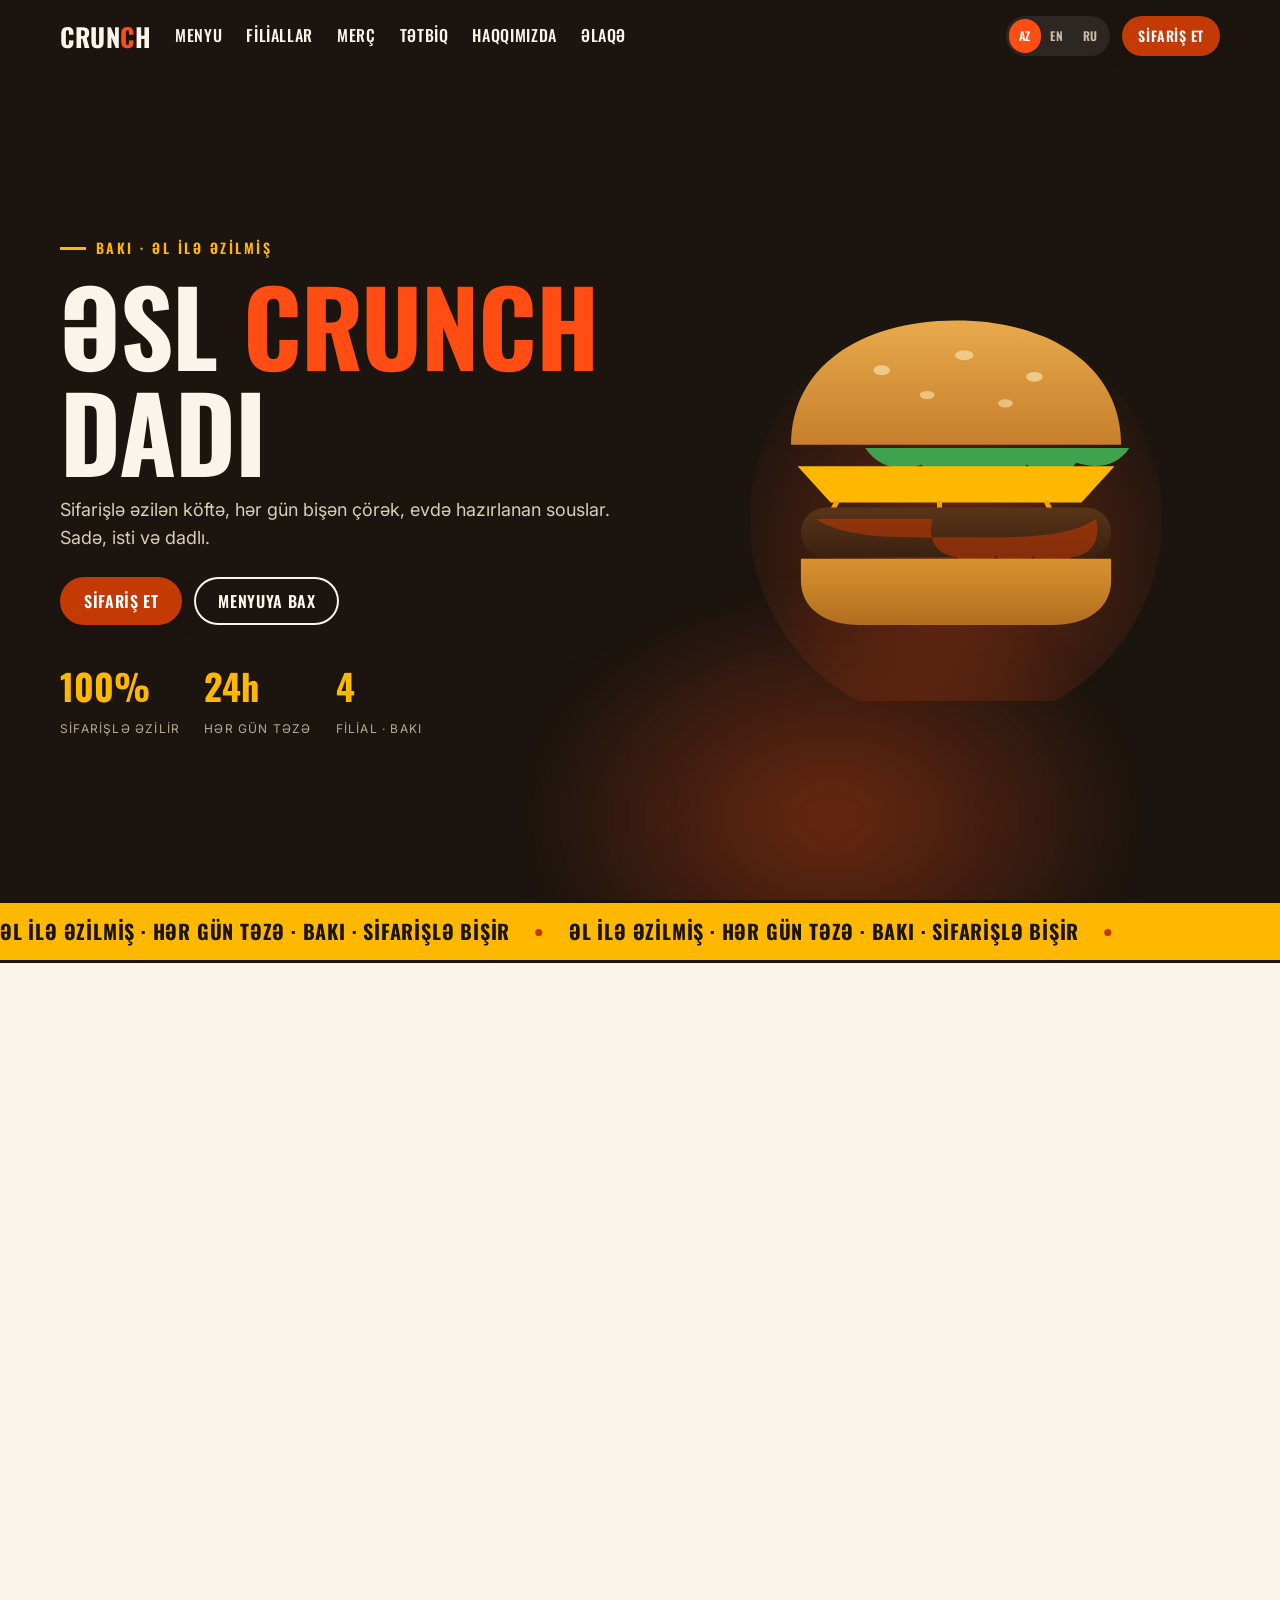
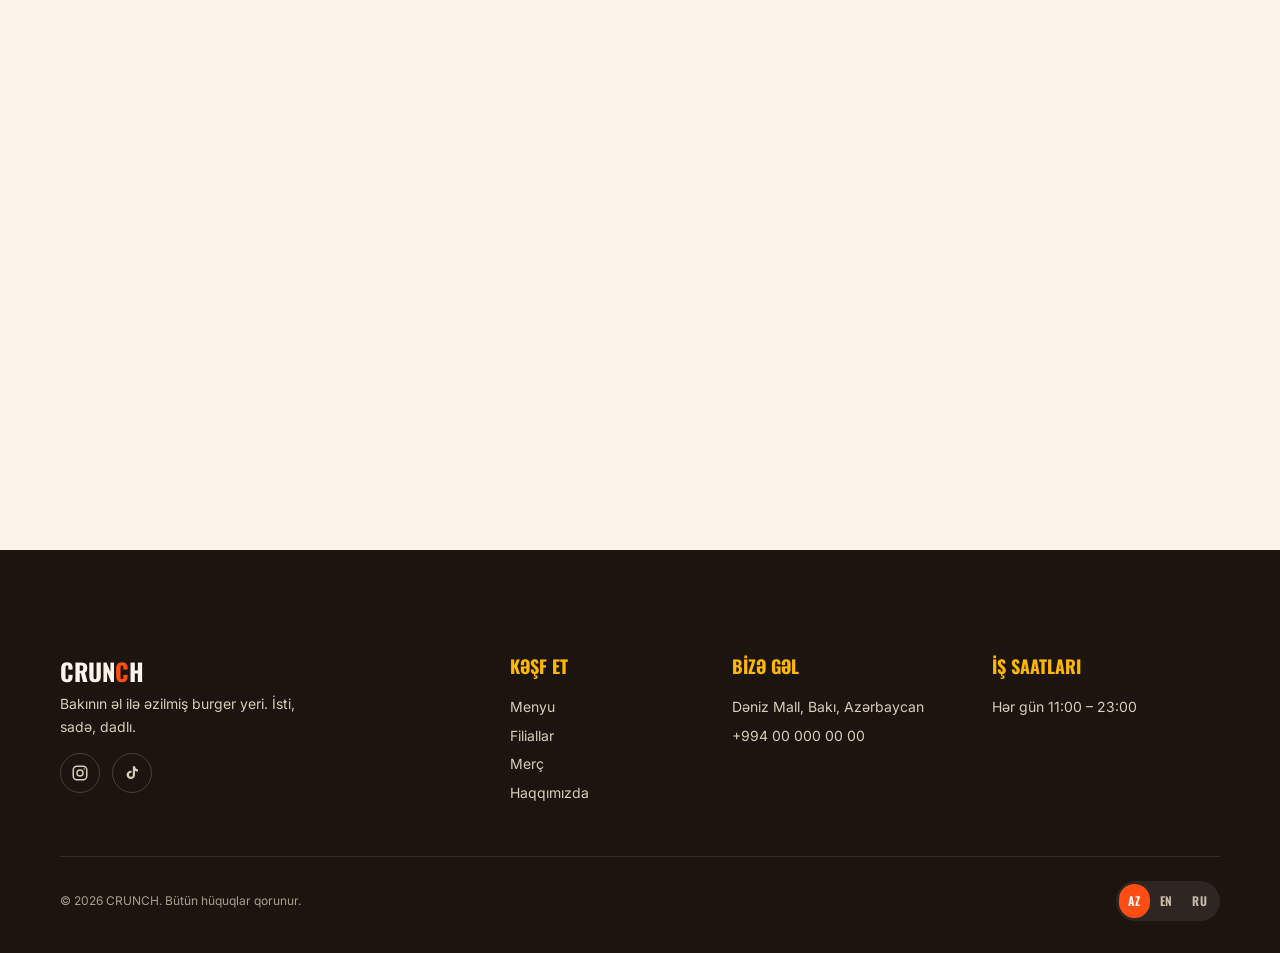
==== index.html @ 53fcd8f0 "CRUNCH rebuild: foundation, shell, and Home page Static trilingual (AZ/EN/RU) marketing site. Milest" ====
<!doctype html>
<html lang="az">
<head>
<meta charset="utf-8">
<meta name="viewport" content="width=device-width, initial-scale=1, viewport-fit=cover">
<title>CRUNCH — Bakının əl ilə əzilmiş burgerləri</title>
<meta name="description" content="CRUNCH — sifarişlə əzilən köftə, hər gün bişən çörək, evdə hazırlanan souslar. Bakı boyu filiallar.">
<meta name="theme-color" content="#1B140F">
<link rel="icon" href="assets/img/brand/favicon.svg" type="image/svg+xml">
<meta property="og:title" content="CRUNCH — Bakının əl ilə əzilmiş burgerləri">
<meta property="og:type" content="website">
<link rel="preconnect" href="https://fonts.googleapis.com">
<link rel="preconnect" href="https://fonts.gstatic.com" crossorigin>
<link href="https://fonts.googleapis.com/css2?family=Oswald:wght@500;600;700&family=Inter:wght@400;500;700&display=swap&subset=latin,latin-ext,cyrillic" rel="stylesheet">
<link rel="stylesheet" href="css/tokens.css">
<link rel="stylesheet" href="css/base.css">
<link rel="stylesheet" href="css/components.css">
<link rel="stylesheet" href="css/pages.css">
<script defer src="data/strings.js"></script>
<script defer src="js/i18n.js"></script>
</head>
<body data-page="home">
<script>document.documentElement.classList.add('js');</script>
<a class="skip-link" href="#main">Skip to content</a>

<!-- @partial:header -->
<header class="site-header on-dark">
  <div class="container header-inner">
    <a class="brand" href="index.html" aria-label="CRUNCH">
      <span style="font-family:var(--font-display);font-weight:700;font-size:1.6rem;letter-spacing:.02em;color:var(--c-cream)">CRUN<span style="color:var(--c-flame)">C</span>H</span>
    </a>
    <nav class="nav-primary" aria-label="Primary">
      <a href="menu.html" data-i18n="nav.menu">Menyu</a>
      <a href="locations.html" data-i18n="nav.locations">Filiallar</a>
      <a href="merch.html" data-i18n="nav.merch">Merç</a>
      <a href="app.html" data-i18n="nav.app">Tətbiq</a>
      <a href="about.html" data-i18n="nav.about">Haqqımızda</a>
      <a href="contact.html" data-i18n="nav.contact">Əlaqə</a>
    </nav>
    <div class="header-actions">
      <div class="lang-switch" role="radiogroup" aria-label="Language">
        <button type="button" data-lang="az" role="radio" aria-checked="true">AZ</button>
        <button type="button" data-lang="en" role="radio" aria-checked="false">EN</button>
        <button type="button" data-lang="ru" role="radio" aria-checked="false">RU</button>
      </div>
      <a class="btn btn--flame btn--sm" href="https://wolt.com/az/aze/baku/restaurant/crunch-burger" target="_blank" rel="noopener"><span data-i18n="cta.order">Sifariş et</span></a>
      <button class="nav-toggle" aria-label="Menyunu aç" data-i18n-attr="aria-label:nav.open" aria-expanded="false" aria-controls="drawer">
        <svg class="icon-open" viewBox="0 0 24 24" fill="none" stroke="currentColor" stroke-width="2.2" aria-hidden="true"><path d="M3 6h18M3 12h18M3 18h18"/></svg>
        <svg class="icon-close" viewBox="0 0 24 24" fill="none" stroke="currentColor" stroke-width="2.2" aria-hidden="true"><path d="M6 6l12 12M18 6L6 18"/></svg>
      </button>
    </div>
  </div>
</header>
<aside class="drawer on-dark" id="drawer" aria-label="Menu">
  <a class="drawer-link" href="menu.html" data-i18n="nav.menu">Menyu</a>
  <a class="drawer-link" href="locations.html" data-i18n="nav.locations">Filiallar</a>
  <a class="drawer-link" href="merch.html" data-i18n="nav.merch">Merç</a>
  <a class="drawer-link" href="app.html" data-i18n="nav.app">Tətbiq</a>
  <a class="drawer-link" href="about.html" data-i18n="nav.about">Haqqımızda</a>
  <a class="drawer-link" href="contact.html" data-i18n="nav.contact">Əlaqə</a>
  <a class="btn btn--flame btn--block drawer-cta" href="https://wolt.com/az/aze/baku/restaurant/crunch-burger" target="_blank" rel="noopener"><span data-i18n="cta.order">Sifariş et</span></a>
</aside>
<div class="scrim"></div>
<!-- /@partial:header -->

<main id="main">

  <!-- Hero -->
  <section class="hero on-dark">
    <div class="container hero-grid">
      <div class="hero-copy">
        <span class="eyebrow" data-i18n="home.hero.eyebrow">Bakı · Əl ilə əzilmiş</span>
        <h1><span data-i18n="home.hero.title">Əsl</span> <span class="flame" data-i18n="home.hero.titleFlame">CRUNCH</span> <span data-i18n="home.hero.title2">dadı</span></h1>
        <p class="lede" data-i18n="home.hero.sub">Sifarişlə əzilən köftə, hər gün bişən çörək, evdə hazırlanan souslar. Sadə, isti və dadlı.</p>
        <div class="hero-cta">
          <a class="btn btn--flame" href="https://wolt.com/az/aze/baku/restaurant/crunch-burger" target="_blank" rel="noopener"><span data-i18n="cta.order">Sifariş et</span></a>
          <a class="btn btn--ghost" href="menu.html"><span data-i18n="cta.viewMenu">Menyuya bax</span></a>
        </div>
        <div class="hero-stats">
          <div class="stat"><b>100%</b><span data-i18n="home.stat.smashed">sifarişlə əzilir</span></div>
          <div class="stat"><b>24h</b><span data-i18n="home.stat.fresh">hər gün təzə</span></div>
          <div class="stat"><b>4</b><span data-i18n="home.stat.stores">filial · Bakı</span></div>
        </div>
      </div>
      <div class="hero-media">
        <img src="assets/img/hero/burger.svg" width="640" height="520" alt="CRUNCH smash burger" fetchpriority="high">
      </div>
    </div>
  </section>

  <!-- Marquee -->
  <div class="marquee" aria-hidden="true">
    <div class="marquee-track">
      <span data-i18n="home.marquee">ƏL İLƏ ƏZİLMİŞ · HƏR GÜN TƏZƏ · BAKI · SİFARİŞLƏ BİŞİR</span>
      <span data-i18n="home.marquee">ƏL İLƏ ƏZİLMİŞ · HƏR GÜN TƏZƏ · BAKI · SİFARİŞLƏ BİŞİR</span>
    </div>
  </div>

  <!-- Popular products -->
  <section class="section" aria-labelledby="pop-h">
    <div class="container">
      <div class="section-head between reveal">
        <div>
          <span class="eyebrow" data-i18n="home.popular.eyebrow">Sevimlilər</span>
          <h2 id="pop-h" data-i18n="home.popular.title">Ən çox sifariş olunan</h2>
        </div>
        <a class="btn btn--ghost btn--sm" href="menu.html"><span data-i18n="cta.viewMenu">Menyuya bax</span></a>
      </div>
      <div class="product-grid scroll">
        <article class="card reveal" style="position:relative">
          <div class="media"><img src="assets/img/hero/burger.svg" alt="Double smash burger" loading="lazy"></div>
          <div class="body">
            <h3>Double Smash</h3>
            <p class="desc">2× köftə, cheddar, CRUNCH sousu</p>
            <div class="row"><span class="price">12.90 ₼</span><a class="btn btn--flame btn--sm stretch" href="https://wolt.com/az/aze/baku/restaurant/crunch-burger" target="_blank" rel="noopener"><span data-i18n="cta.order">Sifariş et</span></a></div>
          </div>
        </article>
        <article class="card reveal" style="position:relative">
          <div class="media"><img src="assets/img/hero/burger.svg" alt="Classic cheeseburger" loading="lazy"></div>
          <div class="body">
            <h3>Classic Cheese</h3>
            <p class="desc">Köftə, cheddar, turşu, sous</p>
            <div class="row"><span class="price">8.90 ₼</span><a class="btn btn--flame btn--sm stretch" href="https://wolt.com/az/aze/baku/restaurant/crunch-burger" target="_blank" rel="noopener"><span data-i18n="cta.order">Sifariş et</span></a></div>
          </div>
        </article>
        <article class="card reveal" style="position:relative">
          <div class="media"><img src="assets/img/hero/burger.svg" alt="Spicy chicken burger" loading="lazy"></div>
          <div class="body">
            <h3>Spicy Chicken</h3>
            <p class="desc">Xırtıldayan toyuq, acı sous</p>
            <div class="row"><span class="price">10.50 ₼</span><a class="btn btn--flame btn--sm stretch" href="https://wolt.com/az/aze/baku/restaurant/crunch-burger" target="_blank" rel="noopener"><span data-i18n="cta.order">Sifariş et</span></a></div>
          </div>
        </article>
        <article class="card reveal" style="position:relative">
          <div class="media"><img src="assets/img/hero/burger.svg" alt="Loaded fries" loading="lazy"></div>
          <div class="body">
            <h3>Loaded Fries</h3>
            <p class="desc">Kartof, pendir sousu, jalapeño</p>
            <div class="row"><span class="price">6.50 ₼</span><a class="btn btn--flame btn--sm stretch" href="https://wolt.com/az/aze/baku/restaurant/crunch-burger" target="_blank" rel="noopener"><span data-i18n="cta.order">Sifariş et</span></a></div>
          </div>
        </article>
      </div>
    </div>
  </section>

  <!-- Craft split -->
  <section class="section on-paper" aria-labelledby="craft-h">
    <div class="container split reverse">
      <div class="split-media reveal"><img src="assets/img/hero/burger.svg" width="640" height="520" alt="Burger being smashed on the grill" loading="lazy"></div>
      <div class="reveal">
        <span class="eyebrow" data-i18n="home.craft.eyebrow">Bizim üsul</span>
        <h2 id="craft-h" data-i18n="home.craft.title">Qısayol yoxdur</h2>
        <div class="claims" style="margin-top:var(--sp-6)">
          <div class="claim">
            <span class="ico"><svg viewBox="0 0 24 24" fill="none" stroke="currentColor" stroke-width="2" aria-hidden="true"><path d="M12 2v20M2 12h20" stroke-linecap="round"/></svg></span>
            <div><h3 data-i18n="home.craft.1t">Sifarişlə əzilir</h3><p data-i18n="home.craft.1b">Hər köftə isti tavada, siz sifariş verəndə əzilir.</p></div>
          </div>
          <div class="claim">
            <span class="ico"><svg viewBox="0 0 24 24" fill="none" stroke="currentColor" stroke-width="2" aria-hidden="true"><circle cx="12" cy="12" r="9"/></svg></span>
            <div><h3 data-i18n="home.craft.2t">Yerli çörək</h3><p data-i18n="home.craft.2b">Yumşaq brioş çörəklər hər səhər yerli bişirilir.</p></div>
          </div>
          <div class="claim">
            <span class="ico"><svg viewBox="0 0 24 24" fill="none" stroke="currentColor" stroke-width="2" aria-hidden="true"><path d="M5 13l4 4L19 7" stroke-linecap="round" stroke-linejoin="round"/></svg></span>
            <div><h3 data-i18n="home.craft.3t">Evdə souslar</h3><p data-i18n="home.craft.3b">İmza souslarımız mətbəxdə, sıfırdan hazırlanır.</p></div>
          </div>
        </div>
      </div>
    </div>
  </section>

  <!-- Locator teaser -->
  <section class="section on-dark" aria-labelledby="loc-h">
    <div class="container teaser">
      <div class="reveal"><div class="map-static" role="img" aria-label="Map of Baku"></div></div>
      <div class="reveal">
        <span class="eyebrow" data-i18n="home.locator.eyebrow">Bizi tap</span>
        <h2 id="loc-h" data-i18n="home.locator.title">Yaxınlıqda bir CRUNCH</h2>
        <p class="lede" data-i18n="home.locator.sub">Bakı boyu filiallar. Ən yaxınını seç və gəl.</p>
        <div class="store-mini" style="margin-top:var(--sp-6)">
          <h3>CRUNCH Seabreeze</h3>
          <p class="status" data-i18n="home.locator.status">İndi açıqdır · 23:00-a qədər</p>
          <p style="color:var(--c-smoke);font-size:var(--fs-300)" data-i18n="footer.address">Dəniz Mall, Bakı, Azərbaycan</p>
        </div>
        <a class="btn btn--flame" style="margin-top:var(--sp-6)" href="locations.html"><span data-i18n="cta.allLocations">Bütün filiallar</span></a>
      </div>
    </div>
  </section>

  <!-- App teaser -->
  <section class="section" aria-labelledby="app-h">
    <div class="container teaser">
      <div class="reveal"><div class="phone-mock" aria-hidden="true"></div></div>
      <div class="reveal">
        <span class="eyebrow" data-i18n="home.app.eyebrow">CRUNCH tətbiqi</span>
        <h2 id="app-h" data-i18n="home.app.title">Sifariş ver, xal qazan</h2>
        <p class="lede" data-i18n="home.app.sub">Sadiqlik xalları, eksklüziv təkliflər və daha sürətli sifariş. Cibində.</p>
        <a class="btn btn--flame" style="margin-top:var(--sp-6)" href="app.html"><span data-i18n="nav.app">Tətbiq</span></a>
      </div>
    </div>
  </section>

</main>

<!-- @partial:footer -->
<footer class="site-footer on-dark">
  <div class="container">
    <div class="footer-grid">
      <div class="footer-col footer-brand">
        <span style="font-family:var(--font-display);font-weight:700;font-size:1.5rem;color:var(--c-cream)">CRUN<span style="color:var(--c-flame)">C</span>H</span>
        <p data-i18n="footer.tagline">Bakının əl ilə əzilmiş burger yeri. İsti, sadə, dadlı.</p>
        <div class="socials">
          <a href="https://www.instagram.com/crunch.burger.baku/" target="_blank" rel="noopener" aria-label="Instagram"><svg viewBox="0 0 24 24" fill="none" stroke="currentColor" stroke-width="2" aria-hidden="true"><rect x="3" y="3" width="18" height="18" rx="5"/><circle cx="12" cy="12" r="4"/><circle cx="17.5" cy="6.5" r="1" fill="currentColor" stroke="none"/></svg></a>
          <a href="https://www.tiktok.com/@crunch.burger.baku" target="_blank" rel="noopener" aria-label="TikTok"><svg viewBox="0 0 24 24" fill="currentColor" aria-hidden="true"><path d="M16 3c.3 2.3 1.9 4 4 4.2v2.9c-1.5.1-2.8-.4-4-1.2v5.6a5.6 5.6 0 1 1-5.6-5.6c.3 0 .6 0 .9.1v3a2.6 2.6 0 1 0 1.8 2.5V3z"/></svg></a>
        </div>
      </div>
      <div class="footer-col">
        <h4 data-i18n="footer.explore">Kəşf et</h4>
        <a href="menu.html" data-i18n="nav.menu">Menyu</a>
        <a href="locations.html" data-i18n="nav.locations">Filiallar</a>
        <a href="merch.html" data-i18n="nav.merch">Merç</a>
        <a href="about.html" data-i18n="nav.about">Haqqımızda</a>
      </div>
      <div class="footer-col">
        <h4 data-i18n="footer.visit">Bizə gəl</h4>
        <p data-i18n="footer.address">Dəniz Mall, Bakı, Azərbaycan</p>
        <a href="tel:+994000000000">+994 00 000 00 00</a>
      </div>
      <div class="footer-col">
        <h4 data-i18n="footer.hours">İş saatları</h4>
        <p data-i18n="footer.hoursVal">Hər gün 11:00 – 23:00</p>
      </div>
    </div>
    <div class="footer-bottom">
      <span>© 2026 CRUNCH. <span data-i18n="footer.rights">Bütün hüquqlar qorunur.</span></span>
      <div class="lang-switch" role="radiogroup" aria-label="Language">
        <button type="button" data-lang="az" role="radio" aria-checked="true">AZ</button>
        <button type="button" data-lang="en" role="radio" aria-checked="false">EN</button>
        <button type="button" data-lang="ru" role="radio" aria-checked="false">RU</button>
      </div>
    </div>
  </div>
</footer>
<!-- /@partial:footer -->

<script defer src="js/main.js"></script>
</body>
</html>
---- css/tokens.css ----
/* ============================================================
   CRUNCH — Design tokens ("CHAR & FLAME")
   Single source of truth. Everything else consumes these.
   ============================================================ */
:root {
  /* — Color — */
  --c-char: #1B140F;        /* dark sections, primary text on light */
  --c-smoke: #3B322B;       /* secondary text on light */
  --c-cream: #FAF4EA;       /* page background */
  --c-paper: #F1E6D4;       /* card / alt-section background */
  --c-line: #E2D5BF;        /* hairlines */
  --c-flame: #FF4D14;       /* bright accent: large/graphic only */
  --c-flame-deep: #C43A05;  /* flame as text on cream / button bg */
  --c-mustard: #FFB800;     /* badges, price highlights */
  --c-lettuce: #2E7D32;     /* "open now" status only */
  --c-white: #FFFFFF;
  --c-char-80: rgb(27 20 15 / .8);

  /* — Type — */
  --font-display: "Oswald", "Arial Narrow", "Segoe UI", sans-serif;
  --font-body: "Inter", system-ui, -apple-system, "Segoe UI", Roboto, sans-serif;
  --fs-900: clamp(2.75rem, 1.5rem + 6.5vw, 6.5rem);
  --fs-800: clamp(2rem, 1.2rem + 3.5vw, 3.75rem);
  --fs-700: clamp(1.5rem, 1.2rem + 1.5vw, 2.25rem);
  --fs-600: 1.25rem;
  --fs-500: 1.125rem;
  --fs-400: 1rem;
  --fs-300: .875rem;
  --fs-200: .75rem;

  /* — Space (4px base) — */
  --sp-1: .25rem; --sp-2: .5rem; --sp-3: .75rem; --sp-4: 1rem;
  --sp-6: 1.5rem; --sp-8: 2rem; --sp-12: 3rem; --sp-16: 4rem; --sp-24: 6rem;
  --section-pad: clamp(3.5rem, 8vw, 7rem);

  /* — Radius — */
  --r-sm: 8px; --r-md: 14px; --r-lg: 22px; --r-full: 999px;

  /* — Shadow (warm-tinted, never gray) — */
  --shadow-1: 0 1px 3px rgb(27 20 15 / .08);
  --shadow-2: 0 6px 20px rgb(27 20 15 / .12);
  --shadow-3: 0 16px 44px rgb(27 20 15 / .18);

  /* — Motion — */
  --ease-out: cubic-bezier(.22, 1, .36, 1);
  --ease-in-out: cubic-bezier(.65, 0, .35, 1);
  --t-fast: 150ms; --t-med: 280ms; --t-slow: 520ms;

  /* — Layout — */
  --container: 1240px;
  --gutter: clamp(1rem, 4vw, 2.5rem);
  --header-h: 64px;
}
@media (min-width: 1024px) {
  :root { --header-h: 72px; }
}
---- css/base.css ----
/* ============================================================
   CRUNCH — Base: reset, typography, landmarks, utilities
   ============================================================ */

*, *::before, *::after { box-sizing: border-box; }
* { margin: 0; min-width: 0; }

html {
  -webkit-text-size-adjust: 100%;
  scroll-behavior: smooth;
  scroll-padding-top: calc(var(--header-h) + 1rem);
}
@media (prefers-reduced-motion: reduce) {
  html { scroll-behavior: auto; }
}

body {
  font-family: var(--font-body);
  font-size: var(--fs-400);
  line-height: 1.6;
  color: var(--c-char);
  background: var(--c-cream);
  -webkit-font-smoothing: antialiased;
  text-rendering: optimizeLegibility;
  overflow-x: clip;                 /* belt-and-braces vs 320px overflow */
}

img, picture, svg, video { display: block; max-width: 100%; height: auto; }
a { color: inherit; text-decoration: none; }
button { font: inherit; color: inherit; cursor: pointer; background: none; border: 0; }
input, textarea, select { font: inherit; }
ul[role="list"] { list-style: none; padding: 0; }

h1, h2, h3 {
  font-family: var(--font-display);
  font-weight: 700;
  line-height: 1.02;
  letter-spacing: -0.01em;
  text-transform: uppercase;
  text-wrap: balance;
}
h1 { font-size: var(--fs-900); }
h2 { font-size: var(--fs-800); }
h3 { font-size: var(--fs-700); }
p { text-wrap: pretty; overflow-wrap: anywhere; }

/* — Focus — */
:focus-visible {
  outline: 3px solid var(--c-flame);
  outline-offset: 2px;
  border-radius: 3px;
}
.on-dark :focus-visible { outline-color: var(--c-mustard); }

/* — Skip link — */
.skip-link {
  position: absolute; left: 50%; top: -100px; transform: translateX(-50%);
  z-index: 200; background: var(--c-flame-deep); color: #fff;
  padding: .75rem 1.25rem; border-radius: 0 0 var(--r-md) var(--r-md); font-weight: 700;
  transition: top var(--t-fast) var(--ease-out);
}
.skip-link:focus { top: 0; }

/* — Layout utilities — */
.container {
  width: 100%; max-width: var(--container);
  margin-inline: auto; padding-inline: var(--gutter);
}
.section { padding-block: var(--section-pad); }
.on-dark { background: var(--c-char); color: var(--c-cream); }
.on-paper { background: var(--c-paper); }

.eyebrow {
  font-family: var(--font-display); font-weight: 600;
  text-transform: uppercase; letter-spacing: .18em;
  font-size: var(--fs-300); color: var(--c-flame-deep);
  display: inline-flex; align-items: center; gap: .6rem;
}
.on-dark .eyebrow { color: var(--c-mustard); }
.eyebrow::before { content: ""; width: 26px; height: 3px; background: currentColor; }

.lede { font-size: var(--fs-500); color: var(--c-smoke); max-width: 52ch; }
.on-dark .lede { color: #d9cdbb; }

.visually-hidden {
  position: absolute !important; width: 1px; height: 1px;
  padding: 0; margin: -1px; overflow: hidden; clip: rect(0 0 0 0); white-space: nowrap;
}

/* — Reveal on scroll (only hidden when JS is active) — */
html.js .reveal { opacity: 0; transform: translateY(16px); }
.reveal.is-visible {
  opacity: 1; transform: none;
  transition: opacity var(--t-slow) var(--ease-out), transform var(--t-slow) var(--ease-out);
}
@media (prefers-reduced-motion: reduce) {
  .reveal { opacity: 1; transform: none; transition: none; }
}
---- css/components.css ----
/* ============================================================
   CRUNCH — Components: buttons, header, drawer, footer, cards
   ============================================================ */

/* — Buttons — */
.btn {
  display: inline-flex; align-items: center; justify-content: center; gap: .55rem;
  font-family: var(--font-display); font-weight: 600; text-transform: uppercase;
  letter-spacing: .04em; font-size: var(--fs-400); line-height: 1;
  padding: .95rem 1.5rem; border-radius: var(--r-full);
  min-height: 48px; white-space: nowrap;
  transition: transform var(--t-fast) var(--ease-out),
              background-color var(--t-fast) var(--ease-out),
              box-shadow var(--t-fast) var(--ease-out), color var(--t-fast) var(--ease-out);
}
.btn:active { transform: translateY(1px) scale(.99); }
.btn--flame { background: var(--c-flame-deep); color: #fff; box-shadow: var(--shadow-2); }
.btn--flame:hover { background: var(--c-flame); box-shadow: var(--shadow-3); transform: translateY(-2px); }
.btn--ghost { background: transparent; color: currentColor; box-shadow: inset 0 0 0 2px currentColor; }
.btn--ghost:hover { background: currentColor; }
.btn--ghost:hover span { color: var(--c-char); }
.on-dark .btn--ghost:hover span { color: var(--c-char); }
.btn--sm { padding: .6rem 1rem; min-height: 40px; font-size: var(--fs-300); }
.btn--block { width: 100%; }

/* — Header — */
.site-header {
  position: sticky; top: 0; z-index: 100;
  background: var(--c-char); color: var(--c-cream);
  transition: box-shadow var(--t-med) var(--ease-out);
}
.site-header.is-scrolled { box-shadow: var(--shadow-2); }
.header-inner {
  height: var(--header-h);
  display: flex; align-items: center; gap: var(--sp-6);
}
.brand { display: inline-flex; align-items: center; flex: 0 0 auto; }
.brand svg, .brand img { height: 30px; width: auto; }
.nav-primary { display: none; }
.header-actions { margin-left: auto; display: flex; align-items: center; gap: var(--sp-3); }

.nav-primary a {
  font-family: var(--font-display); font-weight: 500; text-transform: uppercase;
  letter-spacing: .04em; font-size: var(--fs-400); color: var(--c-cream);
  padding: .4rem 0; position: relative;
}
.nav-primary a::after {
  content: ""; position: absolute; left: 0; right: 100%; bottom: -2px; height: 2px;
  background: var(--c-flame); transition: right var(--t-med) var(--ease-out);
}
.nav-primary a:hover::after, .nav-primary a[aria-current="page"]::after { right: 0; }

/* — Language pill — */
.lang-switch { display: inline-flex; background: rgb(255 255 255 / .08); border-radius: var(--r-full); padding: 3px; }
.lang-switch button {
  font-family: var(--font-display); font-weight: 600; font-size: var(--fs-200);
  letter-spacing: .05em; color: #cdbfad;
  padding: .35rem .6rem; border-radius: var(--r-full); min-height: 34px;
  transition: background-color var(--t-fast), color var(--t-fast);
}
.lang-switch button[aria-checked="true"] { background: var(--c-flame); color: #fff; }
.lang-switch button:hover:not([aria-checked="true"]) { color: #fff; }

/* — Hamburger — */
.nav-toggle {
  display: inline-flex; align-items: center; justify-content: center;
  width: 44px; height: 44px; border-radius: var(--r-sm); color: var(--c-cream);
}
.nav-toggle svg { width: 26px; height: 26px; }
.nav-toggle .icon-close { display: none; }

/* — Drawer — */
.drawer {
  position: fixed; inset: 0 0 0 auto; width: 85vw; max-width: 360px; z-index: 130;
  background: var(--c-char); color: var(--c-cream);
  transform: translateX(100%); transition: transform var(--t-med) var(--ease-in-out);
  display: flex; flex-direction: column; padding: calc(var(--header-h) + var(--sp-4)) var(--sp-6) var(--sp-8);
  overflow-y: auto; box-shadow: var(--shadow-3);
}
.drawer.is-open { transform: none; }
.drawer a.drawer-link {
  font-family: var(--font-display); font-weight: 500; text-transform: uppercase;
  font-size: var(--fs-700); padding: var(--sp-3) 0; border-bottom: 1px solid rgb(255 255 255 / .08);
}
.drawer a.drawer-link:hover { color: var(--c-mustard); }
.drawer .drawer-cta { margin-top: var(--sp-6); }
.drawer .lang-switch { margin-top: var(--sp-6); align-self: flex-start; }
.scrim {
  position: fixed; inset: 0; z-index: 120; background: rgb(27 20 15 / .5);
  opacity: 0; visibility: hidden; transition: opacity var(--t-med), visibility var(--t-med);
}
.scrim.is-open { opacity: 1; visibility: visible; }
body.nav-open { overflow: hidden; }

@media (min-width: 1024px) {
  .nav-primary { display: flex; gap: var(--sp-6); }
  .nav-toggle { display: none; }
  .drawer, .scrim { display: none; }
}

/* — Cards — */
.card {
  background: var(--c-white); border: 1px solid var(--c-line); border-radius: var(--r-lg);
  overflow: hidden; box-shadow: var(--shadow-1);
  transition: transform var(--t-med) var(--ease-out), box-shadow var(--t-med) var(--ease-out);
  display: flex; flex-direction: column;
}
.card:hover { transform: translateY(-4px); box-shadow: var(--shadow-3); }
.card .media { aspect-ratio: 1 / 1; background: var(--c-paper); position: relative; overflow: hidden; }
.card .media img { width: 100%; height: 100%; object-fit: cover; }
.card .body { padding: var(--sp-4); display: flex; flex-direction: column; gap: var(--sp-2); flex: 1; }
.card h3 { font-size: var(--fs-600); }
.card .desc { font-size: var(--fs-300); color: var(--c-smoke); }
.card .row { margin-top: auto; display: flex; align-items: center; justify-content: space-between; gap: var(--sp-2); padding-top: var(--sp-2); }

.price { font-family: var(--font-display); font-weight: 600; font-size: var(--fs-600); color: var(--c-char); }
.badge {
  display: inline-block; font-family: var(--font-display); font-weight: 600;
  font-size: var(--fs-200); letter-spacing: .04em; text-transform: uppercase;
  background: var(--c-mustard); color: var(--c-char); padding: .2rem .5rem; border-radius: var(--r-sm);
}
.badge--veg { background: var(--c-lettuce); color: #fff; }
.badge--hot { background: var(--c-flame); color: #fff; }

/* stretched link (whole card tappable) */
.stretch { position: static; }
.stretch::after { content: ""; position: absolute; inset: 0; }

/* — Footer — */
.site-footer { background: var(--c-char); color: var(--c-cream); padding-block: var(--section-pad) var(--sp-8); }
.footer-grid { display: grid; gap: var(--sp-8); grid-template-columns: 1fr; }
.footer-col h4 { font-family: var(--font-display); text-transform: uppercase; font-size: var(--fs-500); margin-bottom: var(--sp-3); color: var(--c-mustard); }
.footer-col a, .footer-col p { color: #d9cdbb; font-size: var(--fs-300); padding: .2rem 0; display: block; }
.footer-col a:hover { color: #fff; }
.footer-brand p { max-width: 34ch; }
.socials { display: flex; gap: var(--sp-3); margin-top: var(--sp-3); }
.socials a { width: 40px; height: 40px; display: inline-flex; align-items: center; justify-content: center; border: 1px solid rgb(255 255 255 / .18); border-radius: var(--r-full); }
.socials svg { width: 18px; height: 18px; }
.footer-bottom {
  margin-top: var(--sp-12); padding-top: var(--sp-6); border-top: 1px solid rgb(255 255 255 / .1);
  display: flex; flex-wrap: wrap; gap: var(--sp-4); align-items: center; justify-content: space-between;
  font-size: var(--fs-200); color: #a99e8c;
}
@media (min-width: 640px) { .footer-grid { grid-template-columns: 2fr 1fr 1fr; } }
@media (min-width: 1024px) { .footer-grid { grid-template-columns: 2.2fr 1fr 1.2fr 1.2fr; } }
---- css/pages.css ----
/* ============================================================
   CRUNCH — Page sections (Home + shared page-hero)
   ============================================================ */

/* — Home hero — */
.hero {
  position: relative; background: var(--c-char); color: var(--c-cream);
  min-height: calc(100svh - var(--header-h)); display: flex; align-items: center;
  overflow: hidden;
}
.hero::before {              /* flame glow */
  content: ""; position: absolute; inset: auto -20% -30% 30%; width: 70%; height: 80%;
  background: radial-gradient(closest-side, rgb(255 77 20 / .35), transparent 70%);
  filter: blur(20px); pointer-events: none;
}
.hero-grid {
  position: relative; display: grid; gap: var(--sp-6); align-items: center;
  grid-template-columns: 1fr; padding-block: var(--sp-12);
}
.hero-copy h1 { margin: var(--sp-3) 0; }
.hero-copy h1 .flame { color: var(--c-flame); }
.hero-cta { display: flex; flex-wrap: wrap; gap: var(--sp-3); margin-top: var(--sp-6); }
.hero-cta .btn { flex: 1 1 auto; }
.hero-media { position: relative; }
.hero-media img { width: 100%; border-radius: var(--r-lg); }
.hero-stats { display: flex; gap: var(--sp-6); margin-top: var(--sp-8); flex-wrap: wrap; }
.hero-stats .stat b { font-family: var(--font-display); font-size: var(--fs-700); color: var(--c-mustard); display: block; }
.hero-stats .stat span { font-size: var(--fs-200); letter-spacing: .1em; text-transform: uppercase; color: #b6ab99; }

@media (min-width: 900px) {
  .hero-grid { grid-template-columns: 1.05fr .95fr; gap: var(--sp-12); }
  .hero-cta .btn { flex: 0 0 auto; }
}

/* — Marquee promo — */
.marquee {
  background: var(--c-mustard); color: var(--c-char); overflow: hidden;
  padding-block: var(--sp-3); border-block: 3px solid var(--c-char);
}
.marquee-track {
  display: inline-flex; gap: var(--sp-6); white-space: nowrap; will-change: transform;
  animation: marquee 22s linear infinite;
}
.marquee span { font-family: var(--font-display); font-weight: 700; text-transform: uppercase; font-size: var(--fs-600); letter-spacing: .04em; }
.marquee span::after { content: "•"; margin-left: var(--sp-6); color: var(--c-flame-deep); }
@keyframes marquee { to { transform: translateX(-50%); } }
@media (prefers-reduced-motion: reduce) { .marquee-track { animation: none; } }

/* — Section head — */
.section-head { display: flex; flex-direction: column; gap: var(--sp-3); margin-bottom: var(--sp-8); }
.section-head.between { align-items: start; }
@media (min-width: 768px) {
  .section-head.between { flex-direction: row; align-items: end; justify-content: space-between; }
}

/* — Product grid / carousel — */
.product-grid { display: grid; gap: var(--sp-4); grid-template-columns: repeat(2, 1fr); }
@media (max-width: 560px) {
  .product-grid.scroll {
    display: flex; gap: var(--sp-4); overflow-x: auto; scroll-snap-type: x mandatory;
    margin-inline: calc(var(--gutter) * -1); padding-inline: var(--gutter); scrollbar-width: none;
  }
  .product-grid.scroll::-webkit-scrollbar { display: none; }
  .product-grid.scroll > * { flex: 0 0 78%; scroll-snap-align: start; }
}
@media (min-width: 900px) { .product-grid { grid-template-columns: repeat(4, 1fr); } }

/* — Craft split — */
.split { display: grid; gap: var(--sp-8); align-items: center; grid-template-columns: 1fr; }
.split img { border-radius: var(--r-lg); box-shadow: var(--shadow-2); }
.claims { display: grid; gap: var(--sp-4); }
.claim { display: flex; gap: var(--sp-4); align-items: flex-start; }
.claim .ico { flex: 0 0 auto; width: 46px; height: 46px; border-radius: var(--r-full); background: var(--c-flame); color: #fff; display: grid; place-items: center; }
.claim .ico svg { width: 24px; height: 24px; }
.claim h3 { font-size: var(--fs-600); margin-bottom: .2rem; }
.claim p { font-size: var(--fs-300); color: var(--c-smoke); }
@media (min-width: 768px) { .split { grid-template-columns: 1fr 1fr; } .split.reverse .split-media { order: 2; } }

/* — Locator teaser + app teaser — */
.teaser { display: grid; gap: var(--sp-8); align-items: center; grid-template-columns: 1fr; }
.teaser img, .teaser .map-static { border-radius: var(--r-lg); width: 100%; aspect-ratio: 16 / 10; object-fit: cover; background: var(--c-smoke); }
.store-mini { background: var(--c-white); color: var(--c-char); border-radius: var(--r-md); padding: var(--sp-4); box-shadow: var(--shadow-2); }
.store-mini h3 { font-size: var(--fs-600); }
.store-mini .status { color: var(--c-lettuce); font-weight: 700; font-size: var(--fs-300); }
@media (min-width: 768px) { .teaser { grid-template-columns: 1.2fr .8fr; } }

.phone-mock {
  width: min(260px, 70%); aspect-ratio: 9 / 19; margin-inline: auto;
  border-radius: 34px; background: linear-gradient(160deg, #2a2019, #120d09);
  border: 6px solid #0c0906; box-shadow: var(--shadow-3); position: relative; overflow: hidden;
}
.phone-mock::before { content: ""; position: absolute; top: 10px; left: 50%; transform: translateX(-50%); width: 44%; height: 16px; background: #0c0906; border-radius: var(--r-full); }
.store-badges { display: flex; flex-wrap: wrap; gap: var(--sp-3); margin-top: var(--sp-4); }
.store-badges img { height: 46px; width: auto; }

/* — Page hero (inner pages) — */
.page-hero { background: var(--c-char); color: var(--c-cream); padding-block: calc(var(--section-pad) * .7); text-align: center; }
.page-hero .lede { margin-inline: auto; }
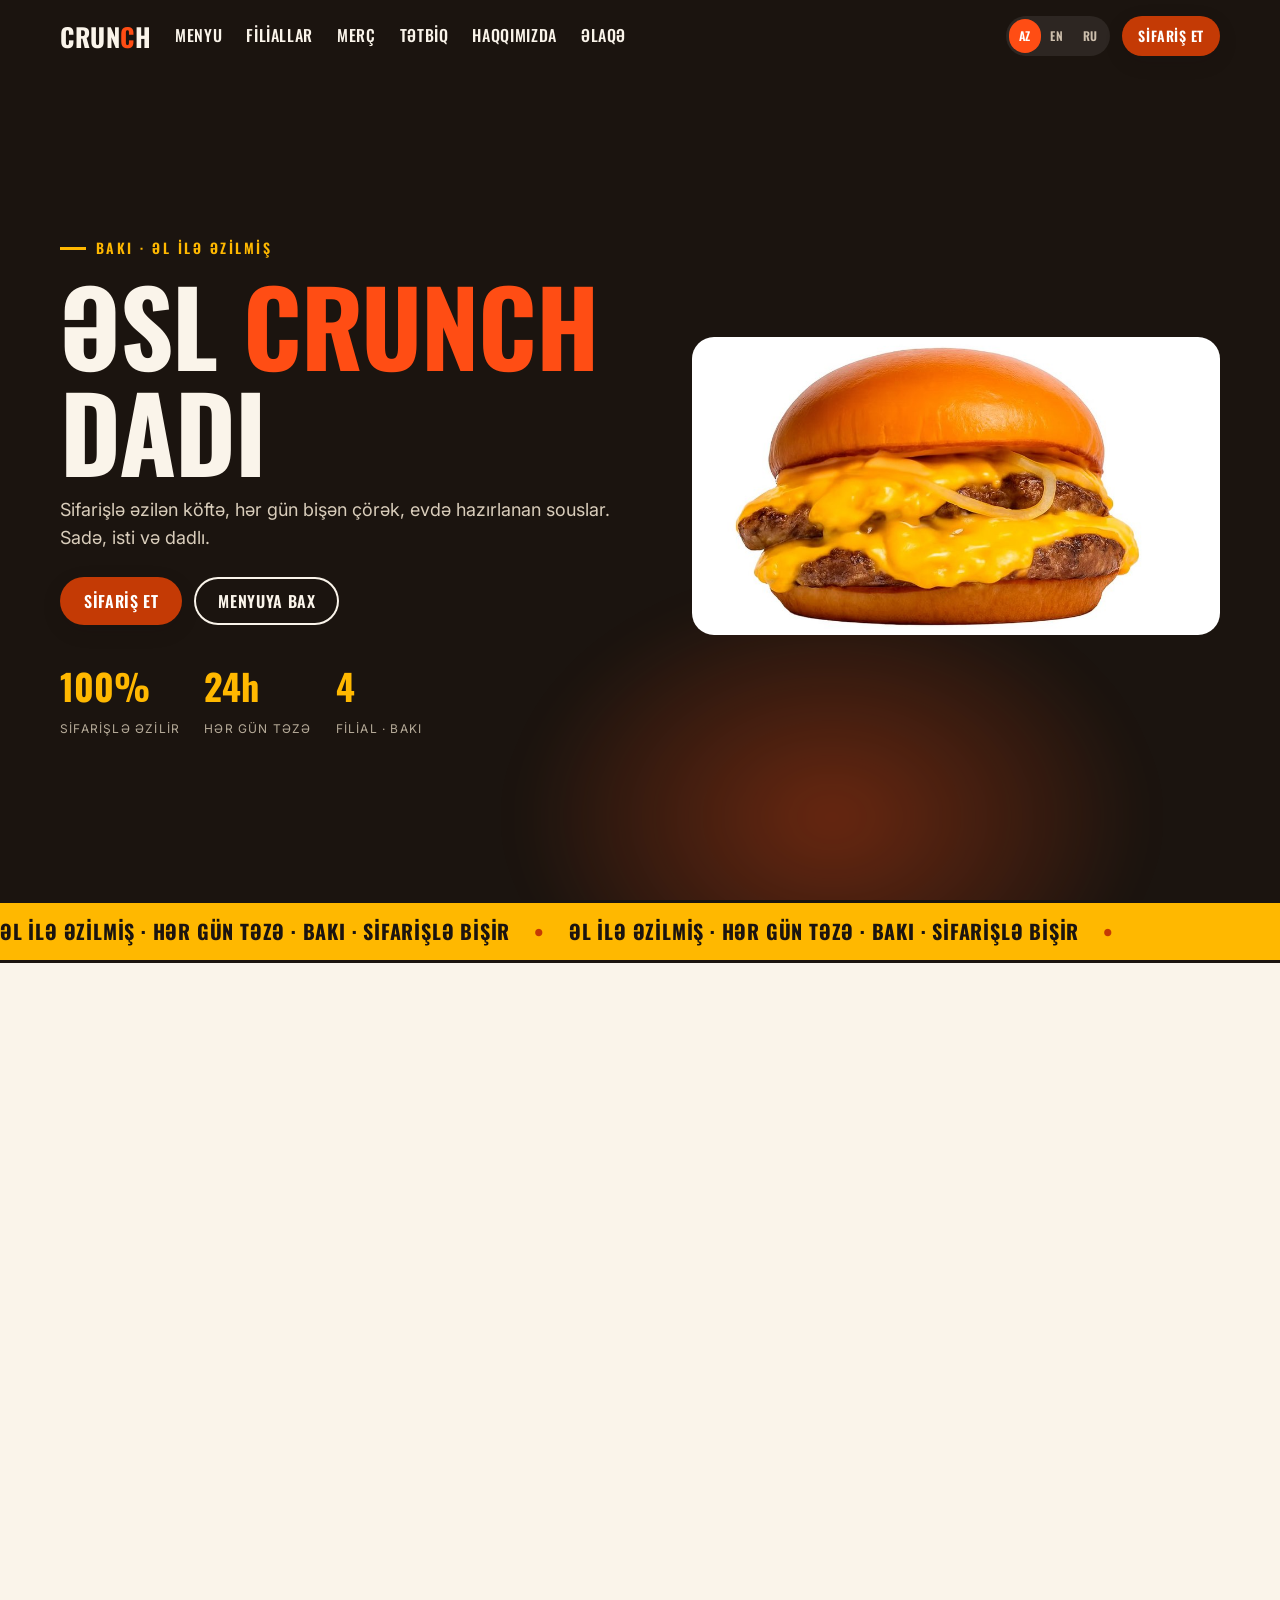
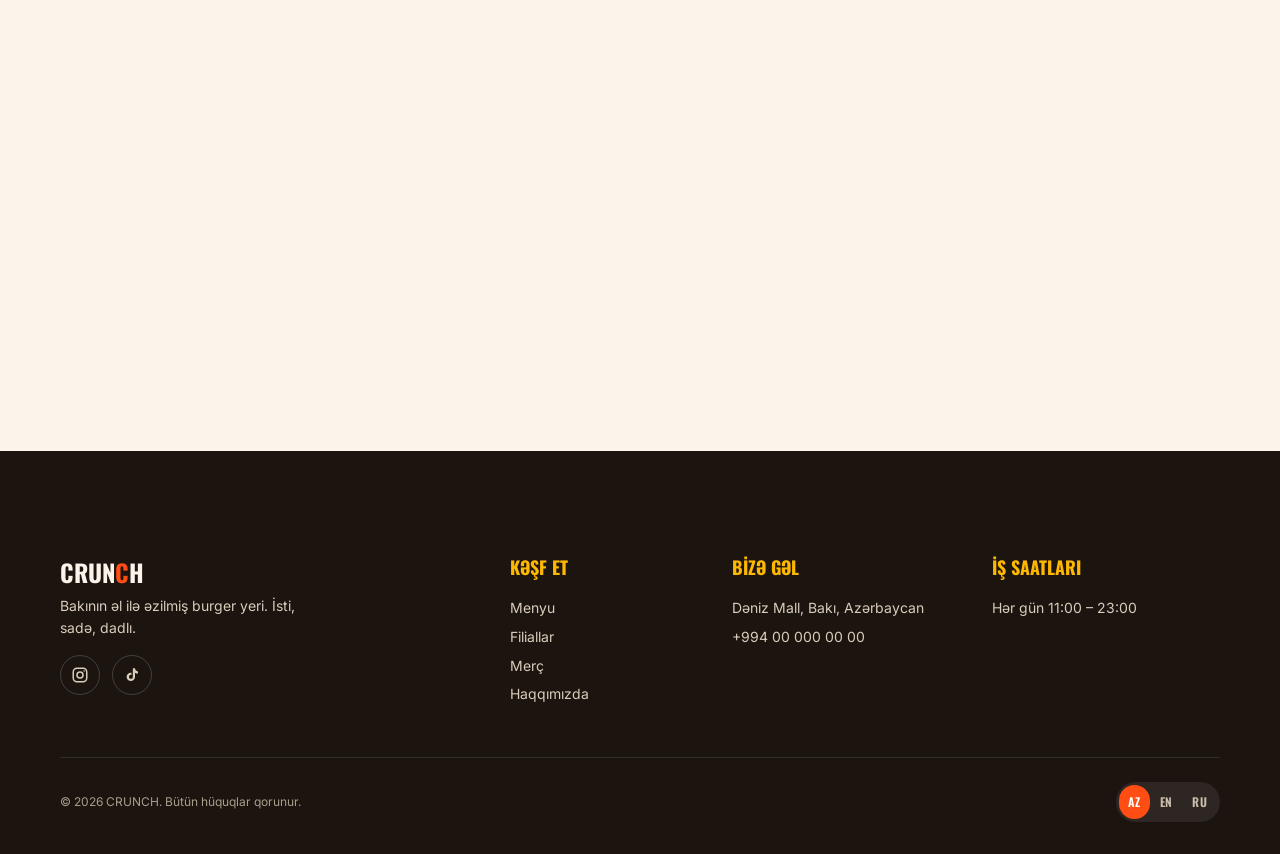
==== commit 1345825f: "Replace placeholder art with real CRUNCH logo and Wolt menu photos Logo now serves as the favicon; h" ====
--- a/index.html
+++ b/index.html
@@ -6,7 +6,7 @@
 <title>CRUNCH — Bakının əl ilə əzilmiş burgerləri</title>
 <meta name="description" content="CRUNCH — sifarişlə əzilən köftə, hər gün bişən çörək, evdə hazırlanan souslar. Bakı boyu filiallar.">
 <meta name="theme-color" content="#1B140F">
-<link rel="icon" href="assets/img/brand/favicon.svg" type="image/svg+xml">
+<link rel="icon" href="assets/img/brand/logo.jpg">
 <meta property="og:title" content="CRUNCH — Bakının əl ilə əzilmiş burgerləri">
 <meta property="og:type" content="website">
 <link rel="preconnect" href="https://fonts.googleapis.com">
@@ -83,7 +83,7 @@
         </div>
       </div>
       <div class="hero-media">
-        <img src="assets/img/hero/burger.svg" width="640" height="520" alt="CRUNCH smash burger" fetchpriority="high">
+        <img src="assets/img/menu/crunch.jpg" width="800" height="450" alt="CRUNCH smash burger" fetchpriority="high">
       </div>
     </div>
   </section>
@@ -108,35 +108,35 @@
       </div>
       <div class="product-grid scroll">
         <article class="card reveal" style="position:relative">
-          <div class="media"><img src="assets/img/hero/burger.svg" alt="Double smash burger" loading="lazy"></div>
-          <div class="body">
-            <h3>Double Smash</h3>
-            <p class="desc">2× köftə, cheddar, CRUNCH sousu</p>
-            <div class="row"><span class="price">12.90 ₼</span><a class="btn btn--flame btn--sm stretch" href="https://wolt.com/az/aze/baku/restaurant/crunch-burger" target="_blank" rel="noopener"><span data-i18n="cta.order">Sifariş et</span></a></div>
-          </div>
-        </article>
-        <article class="card reveal" style="position:relative">
-          <div class="media"><img src="assets/img/hero/burger.svg" alt="Classic cheeseburger" loading="lazy"></div>
-          <div class="body">
-            <h3>Classic Cheese</h3>
-            <p class="desc">Köftə, cheddar, turşu, sous</p>
-            <div class="row"><span class="price">8.90 ₼</span><a class="btn btn--flame btn--sm stretch" href="https://wolt.com/az/aze/baku/restaurant/crunch-burger" target="_blank" rel="noopener"><span data-i18n="cta.order">Sifariş et</span></a></div>
-          </div>
-        </article>
-        <article class="card reveal" style="position:relative">
-          <div class="media"><img src="assets/img/hero/burger.svg" alt="Spicy chicken burger" loading="lazy"></div>
-          <div class="body">
-            <h3>Spicy Chicken</h3>
-            <p class="desc">Xırtıldayan toyuq, acı sous</p>
+          <div class="media"><img src="assets/img/menu/crunch.jpg" alt="Crunch double smash burger" loading="lazy"></div>
+          <div class="body">
+            <h3>Crunch</h3>
+            <p class="desc">İkiqat smash köftə, cheddar, crunch sousu</p>
+            <div class="row"><span class="price">13.50 ₼</span><a class="btn btn--flame btn--sm stretch" href="https://wolt.com/az/aze/baku/restaurant/crunch-burger" target="_blank" rel="noopener"><span data-i18n="cta.order">Sifariş et</span></a></div>
+          </div>
+        </article>
+        <article class="card reveal" style="position:relative">
+          <div class="media"><img src="assets/img/menu/crunchy-canes.jpg" alt="Crunchy Canes" loading="lazy"></div>
+          <div class="body">
+            <h3>Crunchy Canes</h3>
+            <p class="desc">Toyuq tenderləri, kartof fri, Texas tost</p>
+            <div class="row"><span class="price">19.50 ₼</span><a class="btn btn--flame btn--sm stretch" href="https://wolt.com/az/aze/baku/restaurant/crunch-burger" target="_blank" rel="noopener"><span data-i18n="cta.order">Sifariş et</span></a></div>
+          </div>
+        </article>
+        <article class="card reveal" style="position:relative">
+          <div class="media"><img src="assets/img/menu/nashville-chicken-sandwich.jpg" alt="Nashville chicken sandwich" loading="lazy"></div>
+          <div class="body">
+            <h3>Nashville Chicken Sandwich</h3>
+            <p class="desc">Toyuq tenderləri, bal, turşu, crunch sousu</p>
+            <div class="row"><span class="price">13.50 ₼</span><a class="btn btn--flame btn--sm stretch" href="https://wolt.com/az/aze/baku/restaurant/crunch-burger" target="_blank" rel="noopener"><span data-i18n="cta.order">Sifariş et</span></a></div>
+          </div>
+        </article>
+        <article class="card reveal" style="position:relative">
+          <div class="media"><img src="assets/img/menu/crunch-style.jpg" alt="Crunch Style loaded fries" loading="lazy"></div>
+          <div class="body">
+            <h3>Crunch Style</h3>
+            <p class="desc">CRUNCH üslubunda zəngin kartof fri</p>
             <div class="row"><span class="price">10.50 ₼</span><a class="btn btn--flame btn--sm stretch" href="https://wolt.com/az/aze/baku/restaurant/crunch-burger" target="_blank" rel="noopener"><span data-i18n="cta.order">Sifariş et</span></a></div>
-          </div>
-        </article>
-        <article class="card reveal" style="position:relative">
-          <div class="media"><img src="assets/img/hero/burger.svg" alt="Loaded fries" loading="lazy"></div>
-          <div class="body">
-            <h3>Loaded Fries</h3>
-            <p class="desc">Kartof, pendir sousu, jalapeño</p>
-            <div class="row"><span class="price">6.50 ₼</span><a class="btn btn--flame btn--sm stretch" href="https://wolt.com/az/aze/baku/restaurant/crunch-burger" target="_blank" rel="noopener"><span data-i18n="cta.order">Sifariş et</span></a></div>
           </div>
         </article>
       </div>
@@ -146,7 +146,7 @@
   <!-- Craft split -->
   <section class="section on-paper" aria-labelledby="craft-h">
     <div class="container split reverse">
-      <div class="split-media reveal"><img src="assets/img/hero/burger.svg" width="640" height="520" alt="Burger being smashed on the grill" loading="lazy"></div>
+      <div class="split-media reveal"><img src="assets/img/menu/truffle.jpg" width="800" height="450" alt="Burger being smashed on the grill" loading="lazy"></div>
       <div class="reveal">
         <span class="eyebrow" data-i18n="home.craft.eyebrow">Bizim üsul</span>
         <h2 id="craft-h" data-i18n="home.craft.title">Qısayol yoxdur</h2>
--- a/css/pages.css
+++ b/css/pages.css
@@ -95,4 +95,130 @@
 
 /* — Page hero (inner pages) — */
 .page-hero { background: var(--c-char); color: var(--c-cream); padding-block: calc(var(--section-pad) * .7); text-align: center; }
+.page-hero .eyebrow { justify-content: center; margin-bottom: var(--sp-3); }
+.page-hero h1 { margin-block: var(--sp-2) var(--sp-4); }
 .page-hero .lede { margin-inline: auto; }
+
+/* ============================================================
+   Menu page
+   ============================================================ */
+body[data-page="menu"] .cat-rail {
+  position: sticky; top: var(--header-h); z-index: 90;
+  background: var(--c-cream); border-bottom: 1px solid var(--c-line);
+}
+body[data-page="menu"] .cat-rail .rail-track {
+  display: flex; gap: var(--sp-2); overflow-x: auto; padding-block: var(--sp-3);
+  scrollbar-width: none; -webkit-overflow-scrolling: touch;
+}
+body[data-page="menu"] .cat-rail .rail-track::-webkit-scrollbar { display: none; }
+body[data-page="menu"] .rail-pill {
+  flex: 0 0 auto; display: inline-flex; align-items: center;
+  min-height: 44px; padding: .5rem 1.1rem; border-radius: var(--r-full);
+  font-family: var(--font-display); font-weight: 600; text-transform: uppercase;
+  letter-spacing: .04em; font-size: var(--fs-300); color: var(--c-smoke);
+  box-shadow: inset 0 0 0 1.5px var(--c-line); white-space: nowrap;
+  transition: background-color var(--t-fast), color var(--t-fast), box-shadow var(--t-fast);
+}
+body[data-page="menu"] .rail-pill:hover { color: var(--c-char); box-shadow: inset 0 0 0 1.5px var(--c-char); }
+body[data-page="menu"] .rail-pill.is-active {
+  background: var(--c-flame-deep); color: #fff; box-shadow: none;
+}
+body[data-page="menu"] .menu-cat { padding-block: var(--sp-12) var(--sp-4); scroll-margin-top: calc(var(--header-h) + 70px); }
+body[data-page="menu"] .cat-head {
+  font-size: var(--fs-800); margin-bottom: var(--sp-6);
+  display: flex; align-items: baseline; gap: var(--sp-2); flex-wrap: wrap;
+}
+body[data-page="menu"] .cat-head .cat-index { color: var(--c-flame-deep); font-size: .6em; letter-spacing: .06em; }
+body[data-page="menu"] .menu-item .tag-row { display: flex; flex-wrap: wrap; gap: var(--sp-1); }
+body[data-page="menu"] .menu-noscript {
+  padding: var(--sp-4); background: var(--c-paper); border: 1px solid var(--c-line);
+  border-radius: var(--r-md); margin-block: var(--sp-8);
+}
+
+/* ============================================================
+   Locations page
+   ============================================================ */
+body[data-page="locations"] .loc-layout { display: grid; gap: var(--sp-8); grid-template-columns: 1fr; align-items: start; }
+body[data-page="locations"] .map-embed {
+  position: relative; aspect-ratio: 4 / 3; border-radius: var(--r-lg);
+  overflow: hidden; box-shadow: var(--shadow-2); background: var(--c-paper);
+}
+body[data-page="locations"] .map-embed iframe { width: 100%; height: 100%; border: 0; display: block; }
+body[data-page="locations"] .stores-list { display: grid; gap: var(--sp-4); }
+body[data-page="locations"] .store-card:hover { transform: none; }
+body[data-page="locations"] .store-top { display: flex; align-items: center; justify-content: space-between; gap: var(--sp-2); flex-wrap: wrap; }
+body[data-page="locations"] .store-hours { margin-top: calc(var(--sp-1) * -1); }
+body[data-page="locations"] .store-status { font-size: var(--fs-300); font-weight: 700; color: var(--c-smoke); }
+body[data-page="locations"] .badge--open { background: var(--c-lettuce); color: #fff; }
+body[data-page="locations"] .badge--closed { background: var(--c-line); color: var(--c-smoke); }
+body[data-page="locations"] .store-card .row { justify-content: flex-start; }
+@media (min-width: 900px) {
+  body[data-page="locations"] .loc-layout { grid-template-columns: 1.1fr .9fr; }
+  body[data-page="locations"] .map-embed { position: sticky; top: calc(var(--header-h) + var(--sp-4)); aspect-ratio: 4 / 5; }
+}
+
+/* ============================================================
+   Merch page
+   ============================================================ */
+body[data-page="merch"] .merch-grid { display: grid; gap: var(--sp-4); grid-template-columns: repeat(2, 1fr); }
+body[data-page="merch"] .merch-grid .card .media { aspect-ratio: 4 / 5; }
+body[data-page="merch"] .merch-note { font-size: var(--fs-200); color: var(--c-smoke); text-transform: uppercase; letter-spacing: .06em; font-family: var(--font-display); }
+@media (min-width: 768px) { body[data-page="merch"] .merch-grid { grid-template-columns: repeat(3, 1fr); } }
+@media (min-width: 1100px) { body[data-page="merch"] .merch-grid { grid-template-columns: repeat(4, 1fr); } }
+
+/* ============================================================
+   App page
+   ============================================================ */
+body[data-page="app"] .app-badges { display: flex; flex-wrap: wrap; gap: var(--sp-3); margin-top: var(--sp-6); }
+body[data-page="app"] .benefit-grid { display: grid; gap: var(--sp-4); grid-template-columns: 1fr; }
+body[data-page="app"] .benefit-grid .card .body { gap: var(--sp-2); }
+@media (min-width: 768px) { body[data-page="app"] .benefit-grid { grid-template-columns: repeat(3, 1fr); } }
+
+/* ============================================================
+   About page
+   ============================================================ */
+body[data-page="about"] .prose { max-width: 65ch; }
+body[data-page="about"] .prose p + p { margin-top: var(--sp-4); }
+body[data-page="about"] .prose .lede { margin-bottom: var(--sp-6); }
+body[data-page="about"] .values-grid { display: grid; gap: var(--sp-4); grid-template-columns: 1fr; }
+@media (min-width: 768px) { body[data-page="about"] .values-grid { grid-template-columns: repeat(3, 1fr); } }
+
+/* ============================================================
+   Contact page
+   ============================================================ */
+body[data-page="contact"] .contact-grid { display: grid; gap: var(--sp-8); grid-template-columns: 1fr; align-items: start; }
+@media (min-width: 900px) { body[data-page="contact"] .contact-grid { grid-template-columns: .9fr 1.1fr; } }
+body[data-page="contact"] .contact-list { display: grid; gap: var(--sp-4); margin-top: var(--sp-6); }
+body[data-page="contact"] .contact-list .label {
+  font-family: var(--font-display); font-weight: 600; text-transform: uppercase;
+  letter-spacing: .06em; font-size: var(--fs-200); color: var(--c-flame-deep); display: block;
+}
+body[data-page="contact"] .contact-list a { display: inline-flex; align-items: center; min-height: 44px; font-weight: 500; }
+body[data-page="contact"] .contact-list a:hover { color: var(--c-flame-deep); }
+body[data-page="contact"] .contact-form {
+  background: var(--c-white); border: 1px solid var(--c-line); border-radius: var(--r-lg);
+  padding: var(--sp-6); box-shadow: var(--shadow-1); display: grid; gap: var(--sp-4);
+}
+body[data-page="contact"] .contact-form label { font-weight: 700; font-size: var(--fs-300); display: block; margin-bottom: var(--sp-1); }
+body[data-page="contact"] .contact-form input,
+body[data-page="contact"] .contact-form textarea {
+  width: 100%; min-height: 48px; padding: .75rem 1rem;
+  border: 1.5px solid var(--c-line); border-radius: var(--r-sm);
+  background: var(--c-cream); color: var(--c-char);
+}
+body[data-page="contact"] .contact-form textarea { min-height: 140px; resize: vertical; }
+body[data-page="contact"] .contact-form input:focus-visible,
+body[data-page="contact"] .contact-form textarea:focus-visible { outline-offset: 0; border-color: transparent; }
+body[data-page="contact"] .hp-field { position: absolute !important; left: -9999px; width: 1px; height: 1px; overflow: hidden; }
+body[data-page="contact"] .faq { max-width: 760px; }
+body[data-page="contact"] .faq details {
+  border: 1px solid var(--c-line); border-radius: var(--r-md);
+  background: var(--c-white); margin-top: var(--sp-3);
+}
+body[data-page="contact"] .faq summary {
+  cursor: pointer; padding: var(--sp-4); min-height: 44px;
+  font-family: var(--font-display); font-weight: 600; font-size: var(--fs-500);
+  text-transform: uppercase; letter-spacing: .02em; list-style-position: inside;
+}
+body[data-page="contact"] .faq details[open] summary { border-bottom: 1px solid var(--c-line); }
+body[data-page="contact"] .faq details p { padding: var(--sp-4); color: var(--c-smoke); }
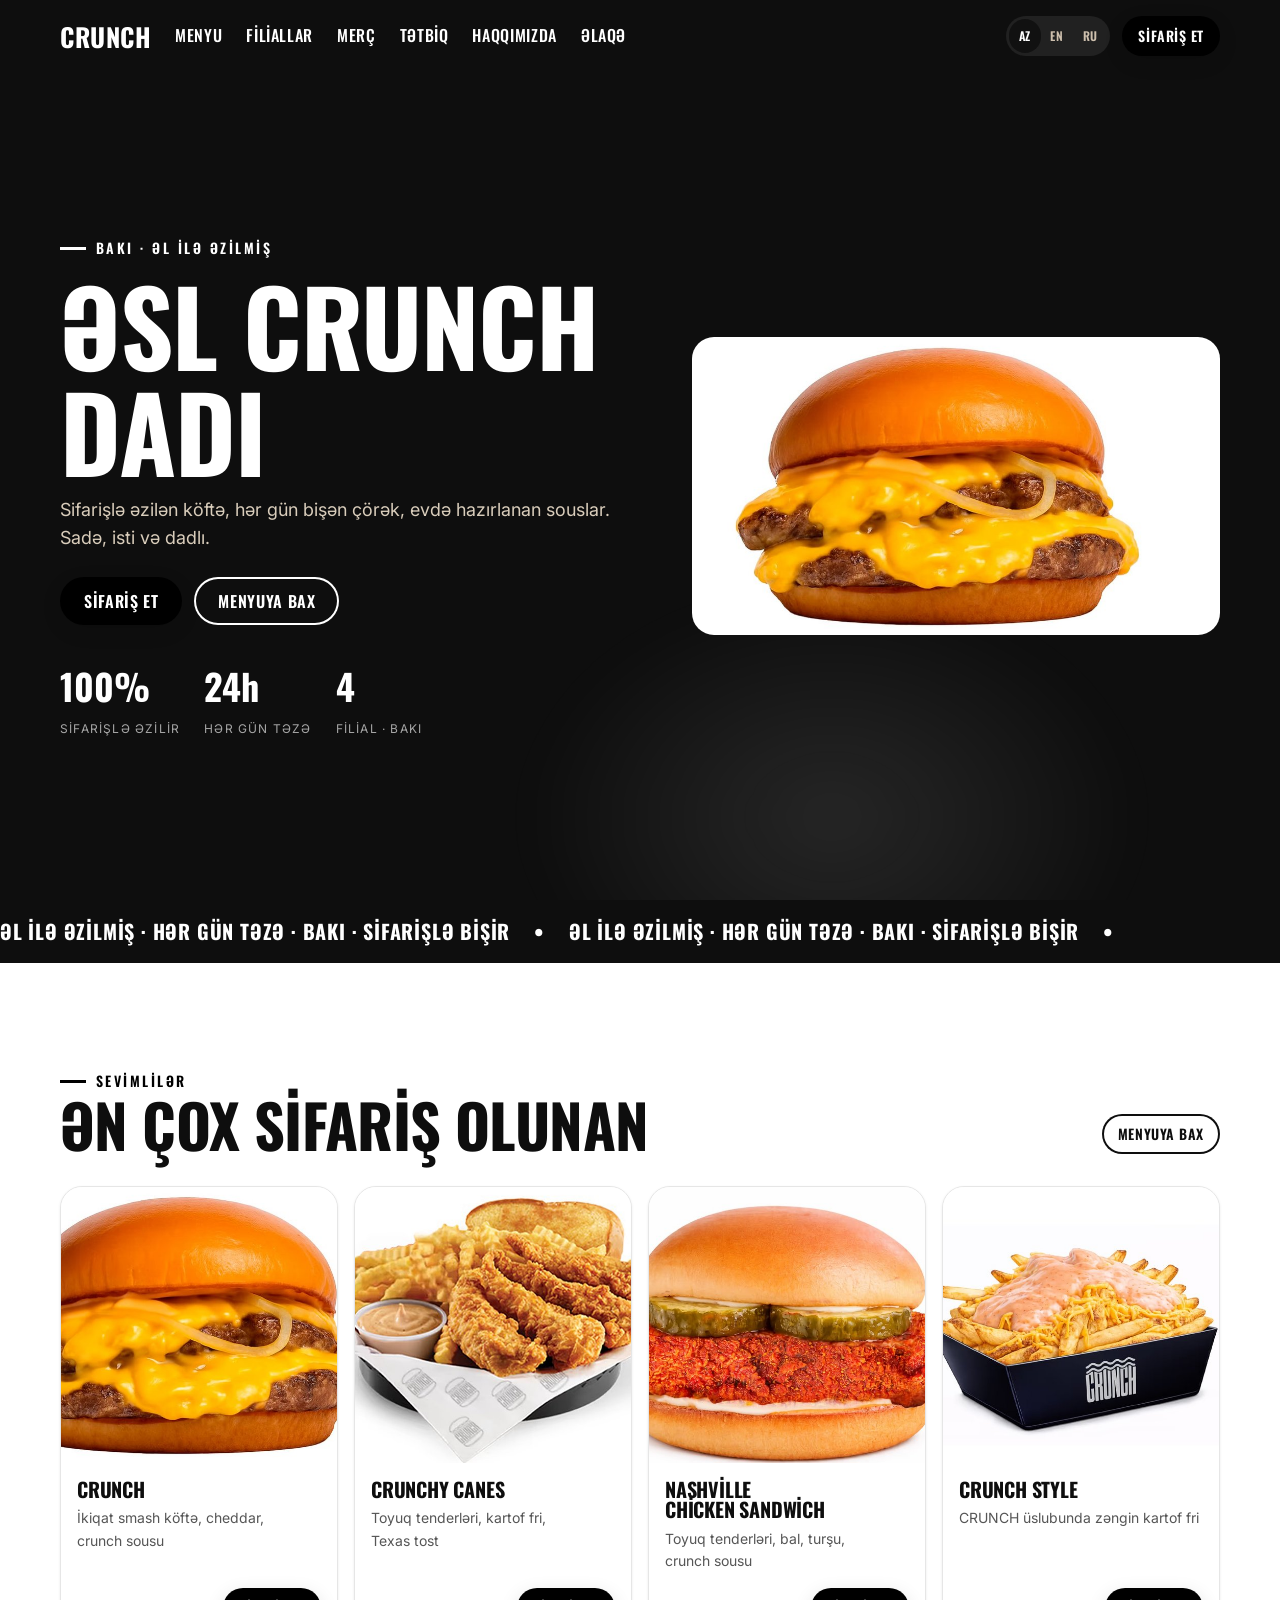
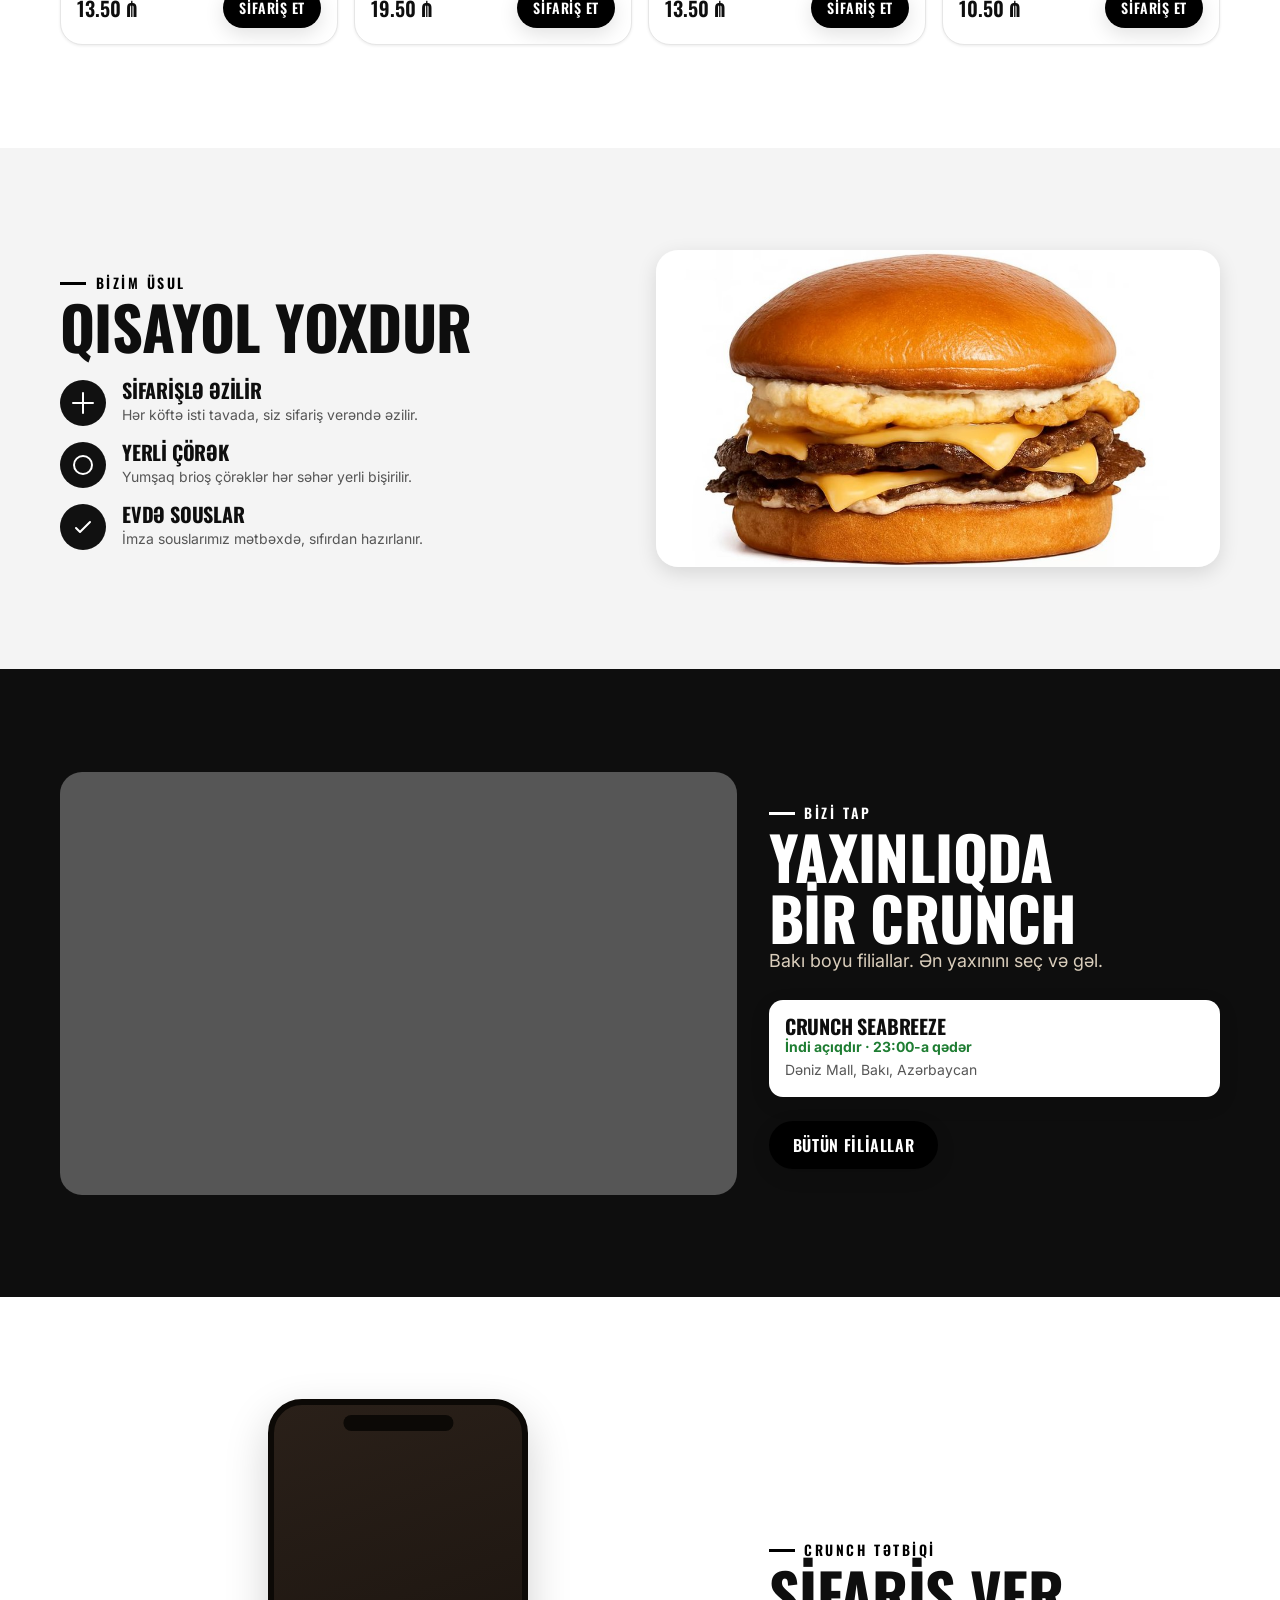
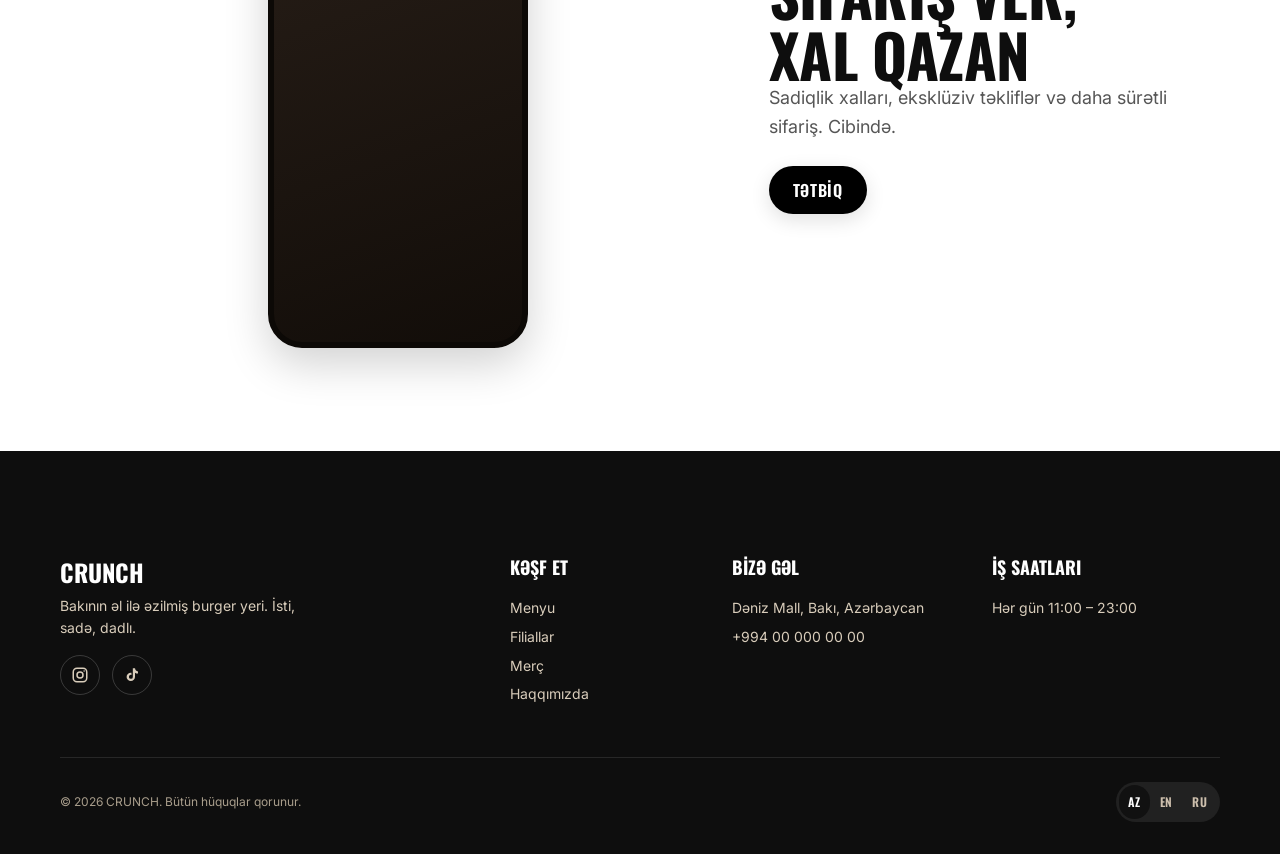
==== commit e2ae2734: "Switch to the black-and-white brand palette and fix hidden reveal sections Retheme tokens from the o" ====
--- a/index.html
+++ b/index.html
@@ -5,7 +5,7 @@
 <meta name="viewport" content="width=device-width, initial-scale=1, viewport-fit=cover">
 <title>CRUNCH — Bakının əl ilə əzilmiş burgerləri</title>
 <meta name="description" content="CRUNCH — sifarişlə əzilən köftə, hər gün bişən çörək, evdə hazırlanan souslar. Bakı boyu filiallar.">
-<meta name="theme-color" content="#1B140F">
+<meta name="theme-color" content="#0E0E0E">
 <link rel="icon" href="assets/img/brand/logo.jpg">
 <meta property="og:title" content="CRUNCH — Bakının əl ilə əzilmiş burgerləri">
 <meta property="og:type" content="website">
@@ -27,7 +27,7 @@
 <header class="site-header on-dark">
   <div class="container header-inner">
     <a class="brand" href="index.html" aria-label="CRUNCH">
-      <span style="font-family:var(--font-display);font-weight:700;font-size:1.6rem;letter-spacing:.02em;color:var(--c-cream)">CRUN<span style="color:var(--c-flame)">C</span>H</span>
+      <span style="font-family:var(--font-display);font-weight:700;font-size:1.6rem;letter-spacing:.02em;color:var(--c-cream)">CRUN<span style="color:var(--c-cream)">C</span>H</span>
     </a>
     <nav class="nav-primary" aria-label="Primary">
       <a href="menu.html" data-i18n="nav.menu">Menyu</a>
@@ -206,7 +206,7 @@
   <div class="container">
     <div class="footer-grid">
       <div class="footer-col footer-brand">
-        <span style="font-family:var(--font-display);font-weight:700;font-size:1.5rem;color:var(--c-cream)">CRUN<span style="color:var(--c-flame)">C</span>H</span>
+        <span style="font-family:var(--font-display);font-weight:700;font-size:1.5rem;color:var(--c-cream)">CRUN<span style="color:var(--c-cream)">C</span>H</span>
         <p data-i18n="footer.tagline">Bakının əl ilə əzilmiş burger yeri. İsti, sadə, dadlı.</p>
         <div class="socials">
           <a href="https://www.instagram.com/crunch.burger.baku/" target="_blank" rel="noopener" aria-label="Instagram"><svg viewBox="0 0 24 24" fill="none" stroke="currentColor" stroke-width="2" aria-hidden="true"><rect x="3" y="3" width="18" height="18" rx="5"/><circle cx="12" cy="12" r="4"/><circle cx="17.5" cy="6.5" r="1" fill="currentColor" stroke="none"/></svg></a>
--- a/css/tokens.css
+++ b/css/tokens.css
@@ -1,20 +1,21 @@
 /* ============================================================
-   CRUNCH — Design tokens ("CHAR & FLAME")
+   CRUNCH — Design tokens (black & white brand)
    Single source of truth. Everything else consumes these.
+   Var names kept for compatibility; values are monochrome.
    ============================================================ */
 :root {
   /* — Color — */
-  --c-char: #1B140F;        /* dark sections, primary text on light */
-  --c-smoke: #3B322B;       /* secondary text on light */
-  --c-cream: #FAF4EA;       /* page background */
-  --c-paper: #F1E6D4;       /* card / alt-section background */
-  --c-line: #E2D5BF;        /* hairlines */
-  --c-flame: #FF4D14;       /* bright accent: large/graphic only */
-  --c-flame-deep: #C43A05;  /* flame as text on cream / button bg */
-  --c-mustard: #FFB800;     /* badges, price highlights */
-  --c-lettuce: #2E7D32;     /* "open now" status only */
+  --c-char: #0E0E0E;        /* black: dark sections, primary text on light */
+  --c-smoke: #565656;       /* secondary text on light */
+  --c-cream: #FFFFFF;       /* page background (white) */
+  --c-paper: #F4F4F4;       /* card / alt-section background */
+  --c-line: #E6E6E6;        /* hairlines */
+  --c-flame: #111111;       /* accent (black) */
+  --c-flame-deep: #000000;  /* button bg / accent text on light */
+  --c-mustard: #FFFFFF;     /* light accent used on dark sections */
+  --c-lettuce: #1E7D32;     /* "open now" status only */
   --c-white: #FFFFFF;
-  --c-char-80: rgb(27 20 15 / .8);
+  --c-char-80: rgb(14 14 14 / .8);
 
   /* — Type — */
   --font-display: "Oswald", "Arial Narrow", "Segoe UI", sans-serif;
@@ -36,10 +37,10 @@
   /* — Radius — */
   --r-sm: 8px; --r-md: 14px; --r-lg: 22px; --r-full: 999px;
 
-  /* — Shadow (warm-tinted, never gray) — */
-  --shadow-1: 0 1px 3px rgb(27 20 15 / .08);
-  --shadow-2: 0 6px 20px rgb(27 20 15 / .12);
-  --shadow-3: 0 16px 44px rgb(27 20 15 / .18);
+  /* — Shadow (neutral) — */
+  --shadow-1: 0 1px 3px rgb(0 0 0 / .08);
+  --shadow-2: 0 6px 20px rgb(0 0 0 / .12);
+  --shadow-3: 0 16px 44px rgb(0 0 0 / .18);
 
   /* — Motion — */
   --ease-out: cubic-bezier(.22, 1, .36, 1);
--- a/css/base.css
+++ b/css/base.css
@@ -89,7 +89,7 @@
 
 /* — Reveal on scroll (only hidden when JS is active) — */
 html.js .reveal { opacity: 0; transform: translateY(16px); }
-.reveal.is-visible {
+html.js .reveal.is-visible {
   opacity: 1; transform: none;
   transition: opacity var(--t-slow) var(--ease-out), transform var(--t-slow) var(--ease-out);
 }
--- a/css/components.css
+++ b/css/components.css
@@ -117,10 +117,10 @@
 .badge {
   display: inline-block; font-family: var(--font-display); font-weight: 600;
   font-size: var(--fs-200); letter-spacing: .04em; text-transform: uppercase;
-  background: var(--c-mustard); color: var(--c-char); padding: .2rem .5rem; border-radius: var(--r-sm);
+  background: var(--c-char); color: var(--c-white); padding: .2rem .5rem; border-radius: var(--r-sm);
 }
 .badge--veg { background: var(--c-lettuce); color: #fff; }
-.badge--hot { background: var(--c-flame); color: #fff; }
+.badge--hot { background: var(--c-char); color: #fff; }
 
 /* stretched link (whole card tappable) */
 .stretch { position: static; }
--- a/css/pages.css
+++ b/css/pages.css
@@ -8,9 +8,9 @@
   min-height: calc(100svh - var(--header-h)); display: flex; align-items: center;
   overflow: hidden;
 }
-.hero::before {              /* flame glow */
+.hero::before {              /* soft light glow */
   content: ""; position: absolute; inset: auto -20% -30% 30%; width: 70%; height: 80%;
-  background: radial-gradient(closest-side, rgb(255 77 20 / .35), transparent 70%);
+  background: radial-gradient(closest-side, rgb(255 255 255 / .10), transparent 70%);
   filter: blur(20px); pointer-events: none;
 }
 .hero-grid {
@@ -18,14 +18,14 @@
   grid-template-columns: 1fr; padding-block: var(--sp-12);
 }
 .hero-copy h1 { margin: var(--sp-3) 0; }
-.hero-copy h1 .flame { color: var(--c-flame); }
+.hero-copy h1 .flame { color: var(--c-cream); }
 .hero-cta { display: flex; flex-wrap: wrap; gap: var(--sp-3); margin-top: var(--sp-6); }
 .hero-cta .btn { flex: 1 1 auto; }
 .hero-media { position: relative; }
 .hero-media img { width: 100%; border-radius: var(--r-lg); }
 .hero-stats { display: flex; gap: var(--sp-6); margin-top: var(--sp-8); flex-wrap: wrap; }
 .hero-stats .stat b { font-family: var(--font-display); font-size: var(--fs-700); color: var(--c-mustard); display: block; }
-.hero-stats .stat span { font-size: var(--fs-200); letter-spacing: .1em; text-transform: uppercase; color: #b6ab99; }
+.hero-stats .stat span { font-size: var(--fs-200); letter-spacing: .1em; text-transform: uppercase; color: #A6A6A6; }
 
 @media (min-width: 900px) {
   .hero-grid { grid-template-columns: 1.05fr .95fr; gap: var(--sp-12); }
@@ -34,7 +34,7 @@
 
 /* — Marquee promo — */
 .marquee {
-  background: var(--c-mustard); color: var(--c-char); overflow: hidden;
+  background: var(--c-char); color: var(--c-cream); overflow: hidden;
   padding-block: var(--sp-3); border-block: 3px solid var(--c-char);
 }
 .marquee-track {
@@ -42,7 +42,7 @@
   animation: marquee 22s linear infinite;
 }
 .marquee span { font-family: var(--font-display); font-weight: 700; text-transform: uppercase; font-size: var(--fs-600); letter-spacing: .04em; }
-.marquee span::after { content: "•"; margin-left: var(--sp-6); color: var(--c-flame-deep); }
+.marquee span::after { content: "•"; margin-left: var(--sp-6); color: var(--c-cream); }
 @keyframes marquee { to { transform: translateX(-50%); } }
 @media (prefers-reduced-motion: reduce) { .marquee-track { animation: none; } }
 
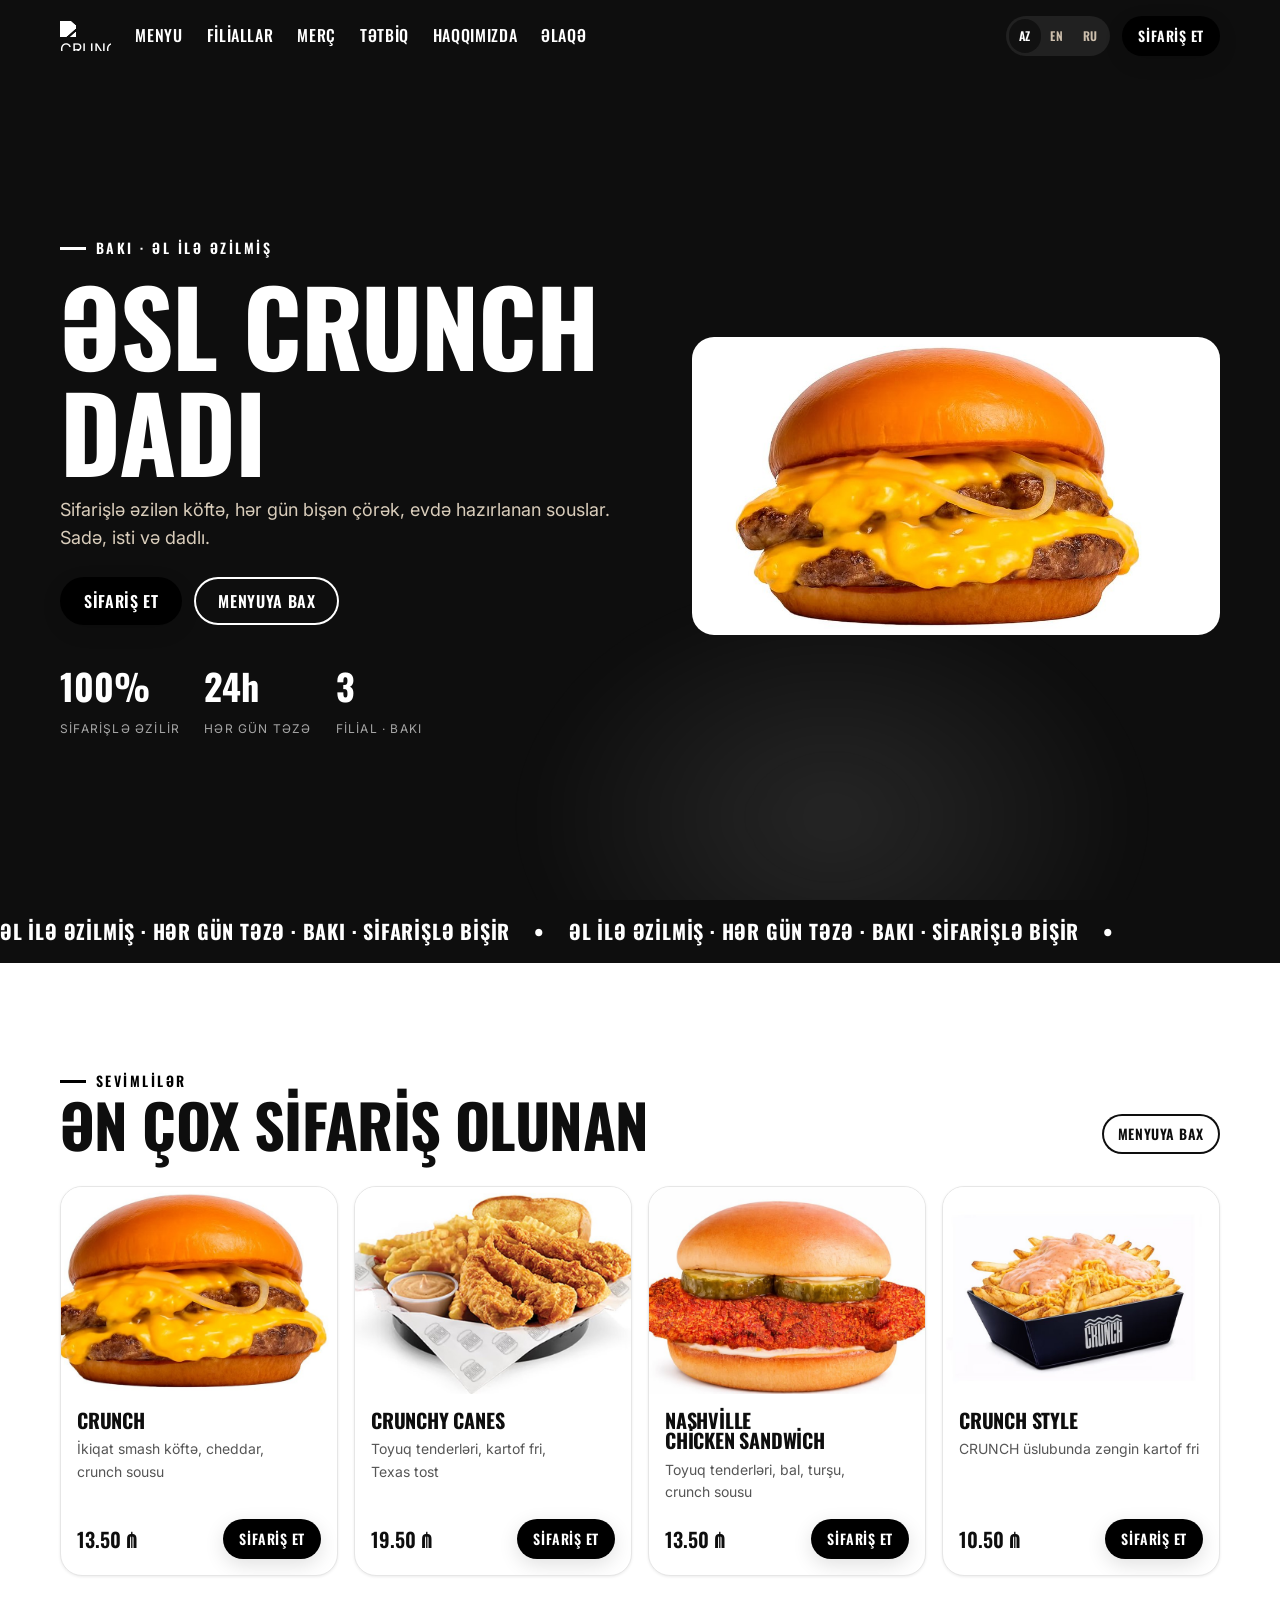
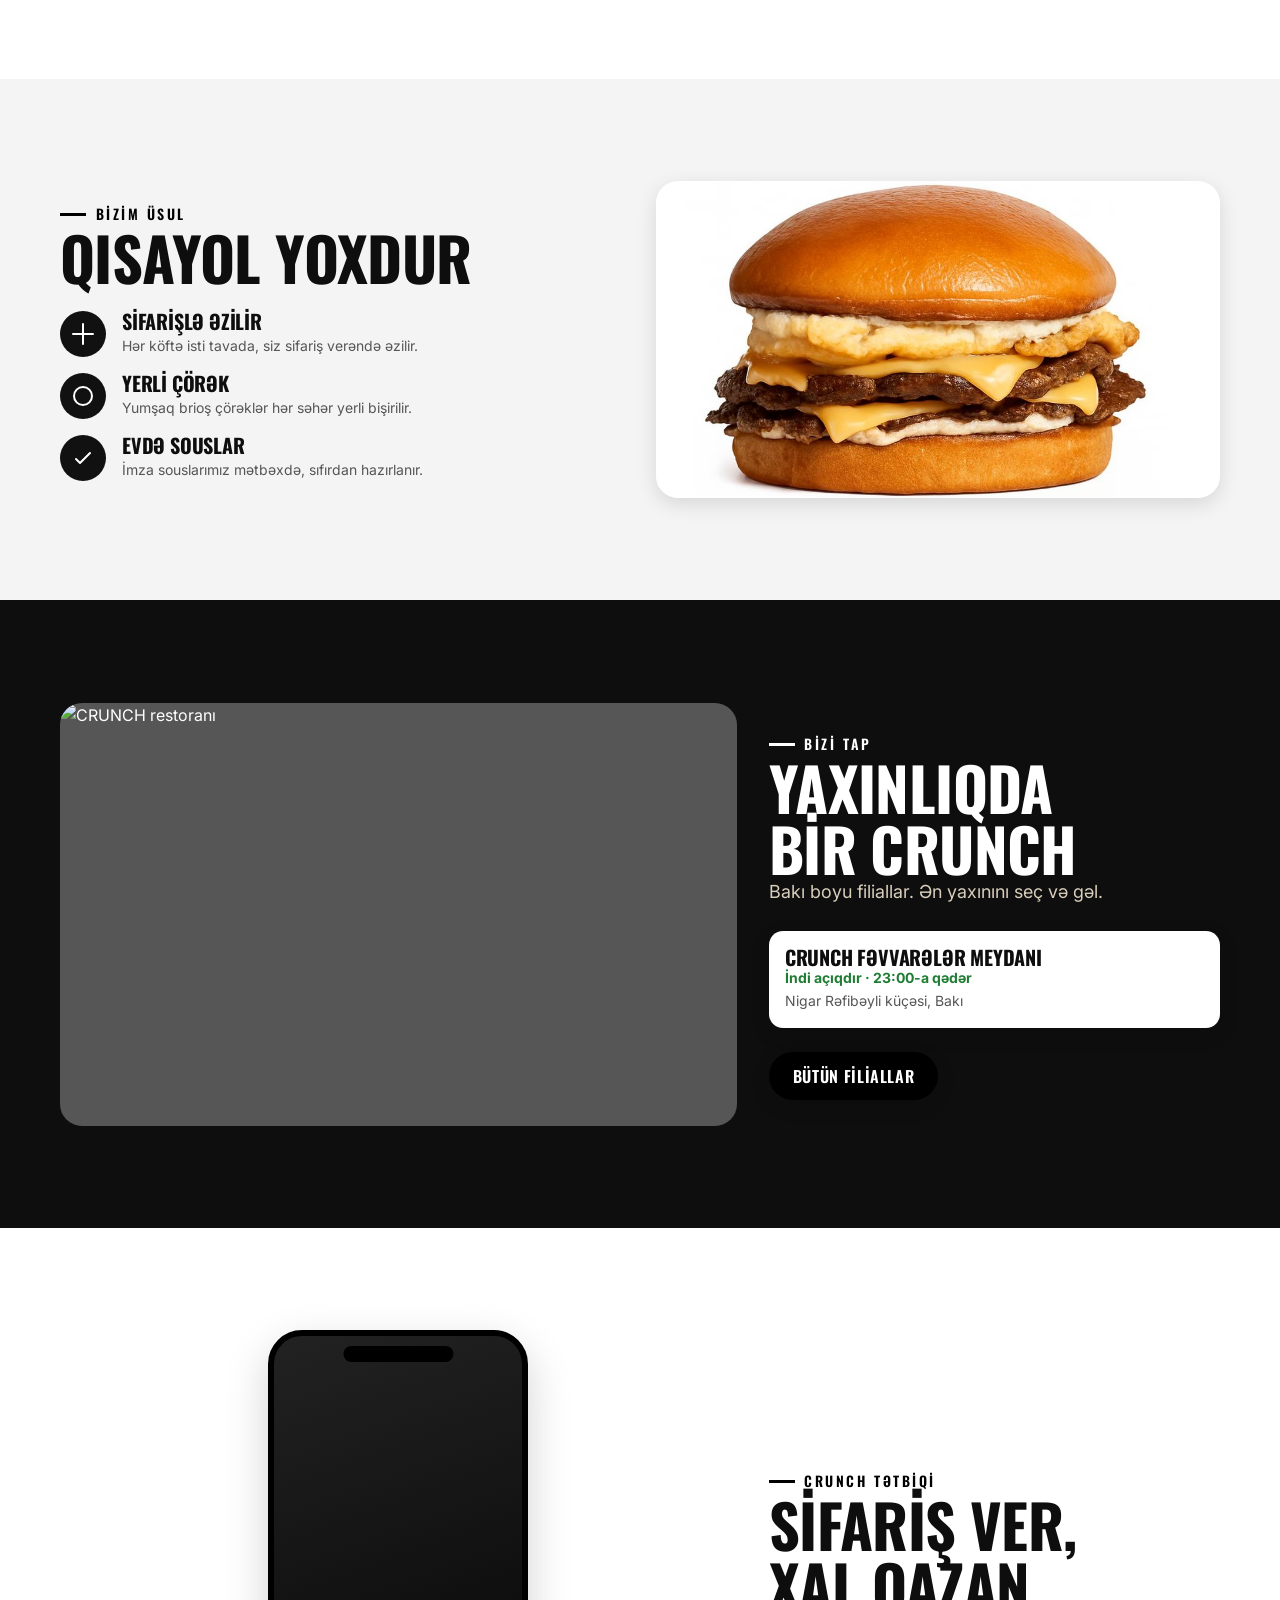
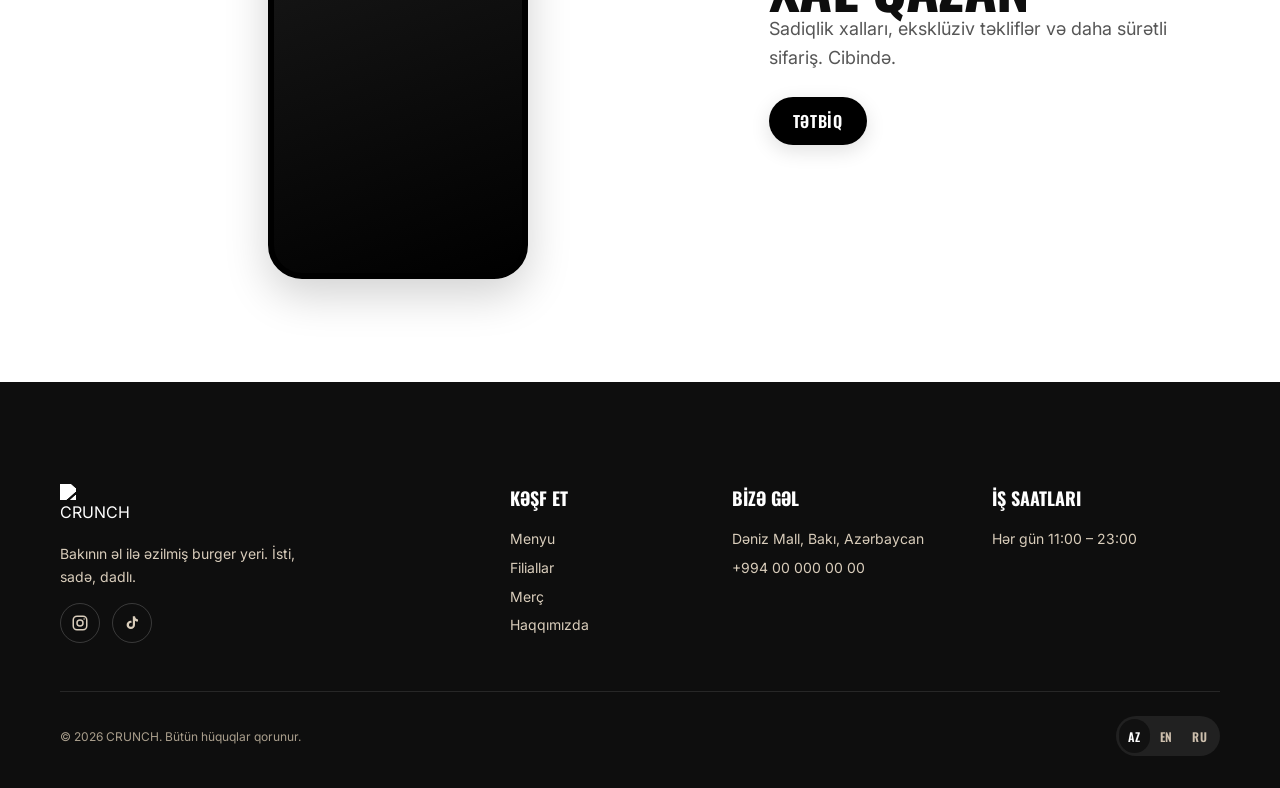
==== commit 203ea758: "Use real CRUNCH logo, store photos, app video and merch shirts from the brand site Header and footer" ====
--- a/index.html
+++ b/index.html
@@ -27,7 +27,7 @@
 <header class="site-header on-dark">
   <div class="container header-inner">
     <a class="brand" href="index.html" aria-label="CRUNCH">
-      <span style="font-family:var(--font-display);font-weight:700;font-size:1.6rem;letter-spacing:.02em;color:var(--c-cream)">CRUN<span style="color:var(--c-cream)">C</span>H</span>
+      <img src="assets/img/brand/logo2.png" alt="CRUNCH" class="brand-logo" width="120" height="70">
     </a>
     <nav class="nav-primary" aria-label="Primary">
       <a href="menu.html" data-i18n="nav.menu">Menyu</a>
@@ -79,7 +79,7 @@
         <div class="hero-stats">
           <div class="stat"><b>100%</b><span data-i18n="home.stat.smashed">sifarişlə əzilir</span></div>
           <div class="stat"><b>24h</b><span data-i18n="home.stat.fresh">hər gün təzə</span></div>
-          <div class="stat"><b>4</b><span data-i18n="home.stat.stores">filial · Bakı</span></div>
+          <div class="stat"><b>3</b><span data-i18n="home.stat.stores">filial · Bakı</span></div>
         </div>
       </div>
       <div class="hero-media">
@@ -171,15 +171,15 @@
   <!-- Locator teaser -->
   <section class="section on-dark" aria-labelledby="loc-h">
     <div class="container teaser">
-      <div class="reveal"><div class="map-static" role="img" aria-label="Map of Baku"></div></div>
+      <div class="reveal"><img class="teaser-img" src="assets/img/content/store-1.png" alt="CRUNCH restoranı" loading="lazy" width="800" height="500"></div>
       <div class="reveal">
         <span class="eyebrow" data-i18n="home.locator.eyebrow">Bizi tap</span>
         <h2 id="loc-h" data-i18n="home.locator.title">Yaxınlıqda bir CRUNCH</h2>
         <p class="lede" data-i18n="home.locator.sub">Bakı boyu filiallar. Ən yaxınını seç və gəl.</p>
-        <div class="store-mini" style="margin-top:var(--sp-6)">
-          <h3>CRUNCH Seabreeze</h3>
+        <div class="store-mini" style="margin-top:var(--sp-6)" data-nearest>
+          <h3 data-nearest-name>CRUNCH Fəvvarələr Meydanı</h3>
           <p class="status" data-i18n="home.locator.status">İndi açıqdır · 23:00-a qədər</p>
-          <p style="color:var(--c-smoke);font-size:var(--fs-300)" data-i18n="footer.address">Dəniz Mall, Bakı, Azərbaycan</p>
+          <p style="color:var(--c-smoke);font-size:var(--fs-300)" data-nearest-addr>Nigar Rəfibəyli küçəsi, Bakı</p>
         </div>
         <a class="btn btn--flame" style="margin-top:var(--sp-6)" href="locations.html"><span data-i18n="cta.allLocations">Bütün filiallar</span></a>
       </div>
@@ -189,7 +189,13 @@
   <!-- App teaser -->
   <section class="section" aria-labelledby="app-h">
     <div class="container teaser">
-      <div class="reveal"><div class="phone-mock" aria-hidden="true"></div></div>
+      <div class="reveal">
+        <div class="phone-mock">
+          <video class="phone-video" autoplay muted loop playsinline poster="assets/img/content/shot-1.png">
+            <source src="assets/video/app.mov" type="video/mp4">
+          </video>
+        </div>
+      </div>
       <div class="reveal">
         <span class="eyebrow" data-i18n="home.app.eyebrow">CRUNCH tətbiqi</span>
         <h2 id="app-h" data-i18n="home.app.title">Sifariş ver, xal qazan</h2>
@@ -206,7 +212,7 @@
   <div class="container">
     <div class="footer-grid">
       <div class="footer-col footer-brand">
-        <span style="font-family:var(--font-display);font-weight:700;font-size:1.5rem;color:var(--c-cream)">CRUN<span style="color:var(--c-cream)">C</span>H</span>
+        <img src="assets/img/brand/logo2.png" alt="CRUNCH" class="brand-logo" width="120" height="70">
         <p data-i18n="footer.tagline">Bakının əl ilə əzilmiş burger yeri. İsti, sadə, dadlı.</p>
         <div class="socials">
           <a href="https://www.instagram.com/crunch.burger.baku/" target="_blank" rel="noopener" aria-label="Instagram"><svg viewBox="0 0 24 24" fill="none" stroke="currentColor" stroke-width="2" aria-hidden="true"><rect x="3" y="3" width="18" height="18" rx="5"/><circle cx="12" cy="12" r="4"/><circle cx="17.5" cy="6.5" r="1" fill="currentColor" stroke="none"/></svg></a>
--- a/css/base.css
+++ b/css/base.css
@@ -76,7 +76,7 @@
   font-size: var(--fs-300); color: var(--c-flame-deep);
   display: inline-flex; align-items: center; gap: .6rem;
 }
-.on-dark .eyebrow { color: var(--c-mustard); }
+.on-dark .eyebrow, .page-hero .eyebrow { color: var(--c-mustard); }
 .eyebrow::before { content: ""; width: 26px; height: 3px; background: currentColor; }
 
 .lede { font-size: var(--fs-500); color: var(--c-smoke); max-width: 52ch; }
--- a/css/components.css
+++ b/css/components.css
@@ -36,6 +36,9 @@
 }
 .brand { display: inline-flex; align-items: center; flex: 0 0 auto; }
 .brand svg, .brand img { height: 30px; width: auto; }
+/* Real CRUNCH wordmark is black on transparent — render white on dark chrome. */
+.brand-logo { height: 30px; width: auto; filter: brightness(0) invert(1); }
+.footer-brand .brand-logo { height: 40px; margin-bottom: var(--sp-4); display: block; }
 .nav-primary { display: none; }
 .header-actions { margin-left: auto; display: flex; align-items: center; gap: var(--sp-3); }
 
@@ -106,7 +109,7 @@
   display: flex; flex-direction: column;
 }
 .card:hover { transform: translateY(-4px); box-shadow: var(--shadow-3); }
-.card .media { aspect-ratio: 1 / 1; background: var(--c-paper); position: relative; overflow: hidden; }
+.card .media { aspect-ratio: 4 / 3; background: var(--c-paper); position: relative; overflow: hidden; }
 .card .media img { width: 100%; height: 100%; object-fit: cover; }
 .card .body { padding: var(--sp-4); display: flex; flex-direction: column; gap: var(--sp-2); flex: 1; }
 .card h3 { font-size: var(--fs-600); }
--- a/css/pages.css
+++ b/css/pages.css
@@ -86,10 +86,11 @@
 
 .phone-mock {
   width: min(260px, 70%); aspect-ratio: 9 / 19; margin-inline: auto;
-  border-radius: 34px; background: linear-gradient(160deg, #2a2019, #120d09);
-  border: 6px solid #0c0906; box-shadow: var(--shadow-3); position: relative; overflow: hidden;
-}
-.phone-mock::before { content: ""; position: absolute; top: 10px; left: 50%; transform: translateX(-50%); width: 44%; height: 16px; background: #0c0906; border-radius: var(--r-full); }
+  border-radius: 34px; background: linear-gradient(160deg, #222, #000);
+  border: 6px solid #000; box-shadow: var(--shadow-3); position: relative; overflow: hidden;
+}
+.phone-mock::before { content: ""; position: absolute; z-index: 2; top: 10px; left: 50%; transform: translateX(-50%); width: 44%; height: 16px; background: #000; border-radius: var(--r-full); }
+.phone-video { position: absolute; inset: 0; width: 100%; height: 100%; object-fit: cover; }
 .store-badges { display: flex; flex-wrap: wrap; gap: var(--sp-3); margin-top: var(--sp-4); }
 .store-badges img { height: 46px; width: auto; }
 
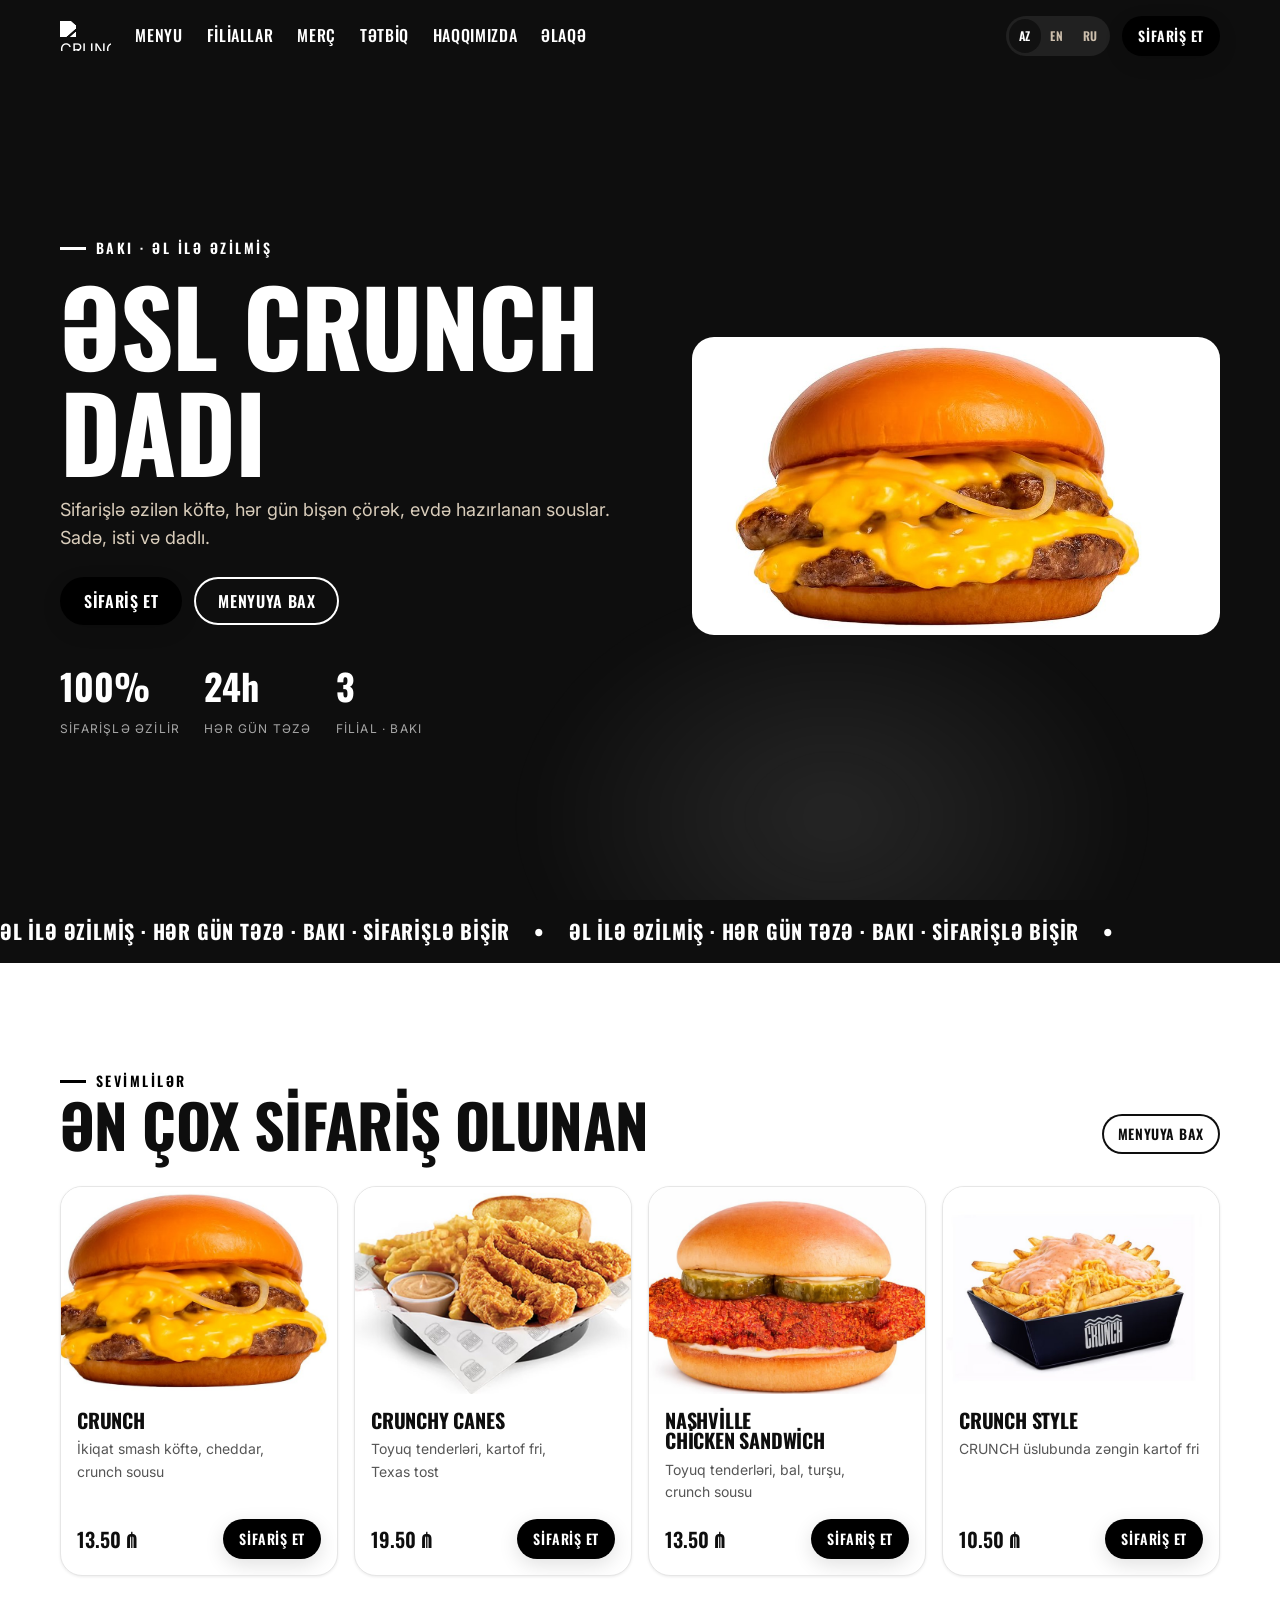
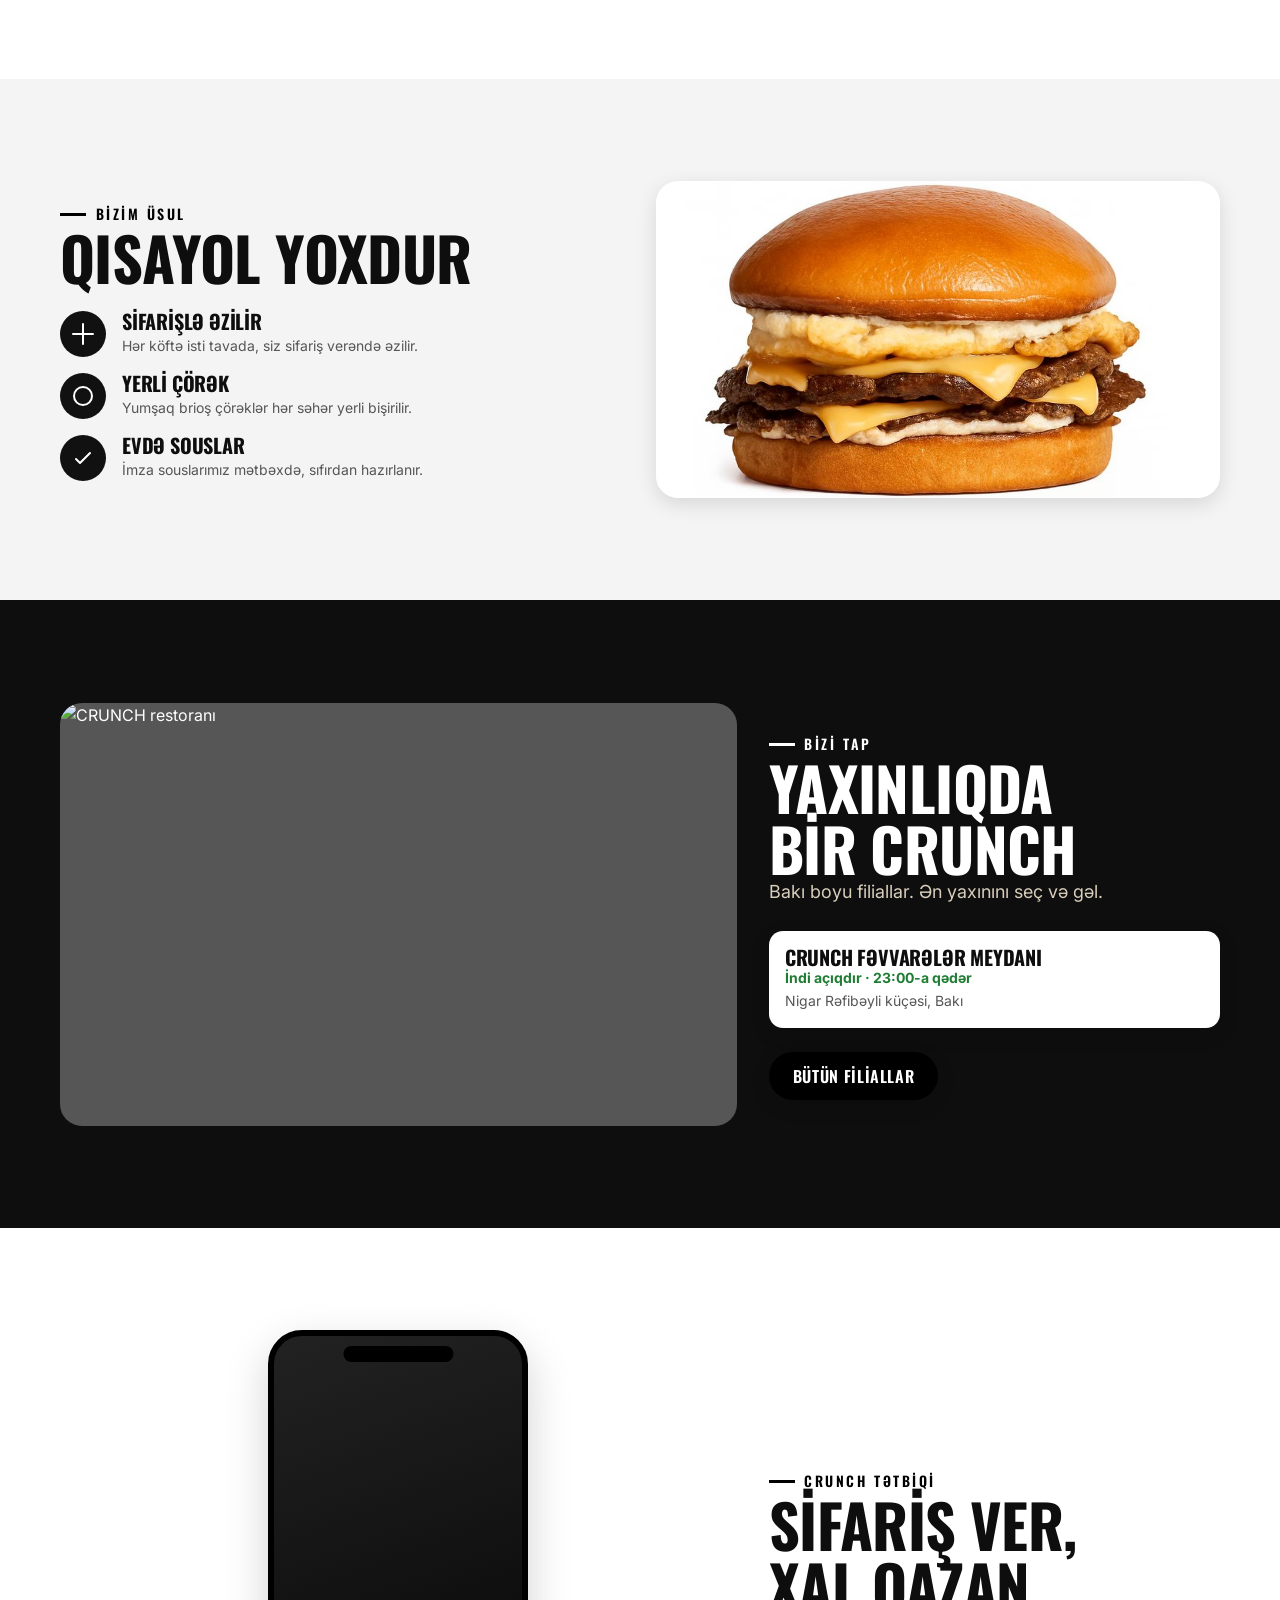
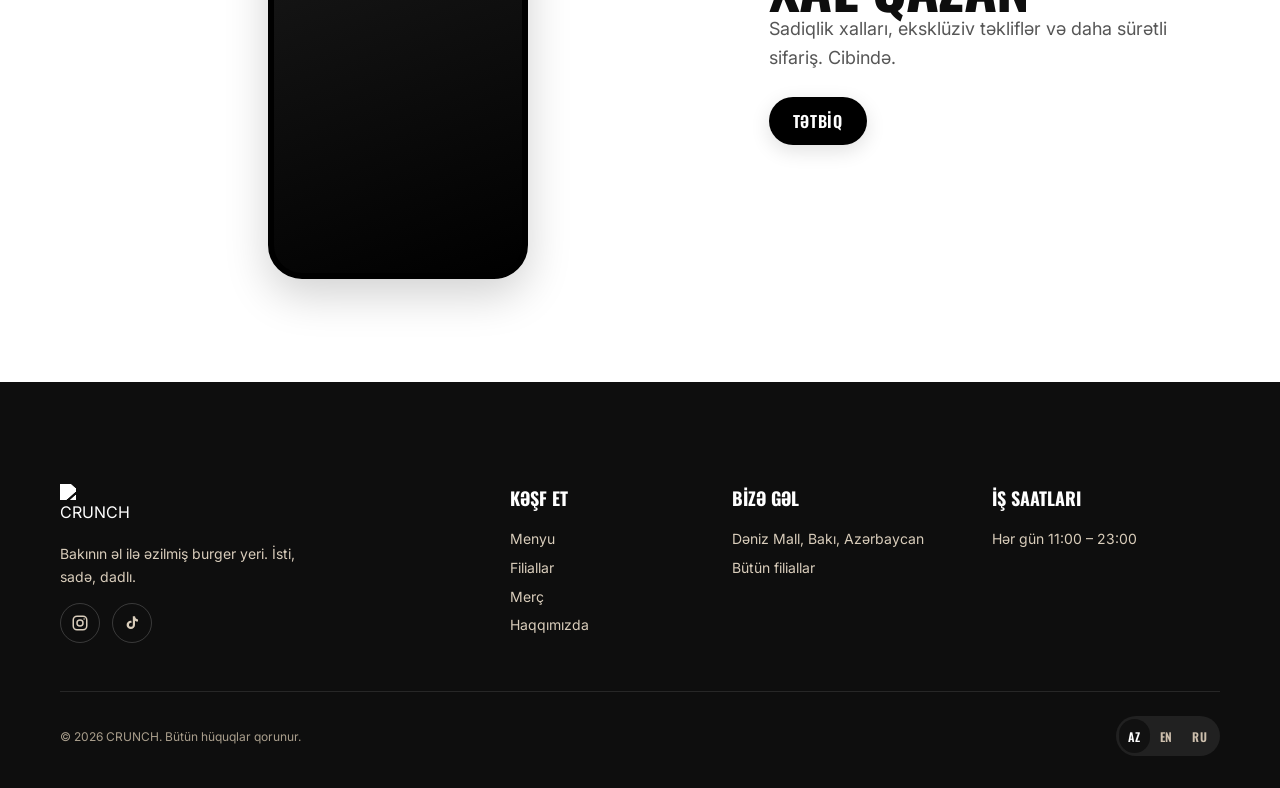
==== commit 085075e4: "Add nearest-branch detection on home and menu, fix contact and footer details Geolocation fills the " ====
--- a/index.html
+++ b/index.html
@@ -229,7 +229,7 @@
       <div class="footer-col">
         <h4 data-i18n="footer.visit">Bizə gəl</h4>
         <p data-i18n="footer.address">Dəniz Mall, Bakı, Azərbaycan</p>
-        <a href="tel:+994000000000">+994 00 000 00 00</a>
+        <a href="locations.html" data-i18n="cta.allLocations">Bütün filiallar</a>
       </div>
       <div class="footer-col">
         <h4 data-i18n="footer.hours">İş saatları</h4>
@@ -249,5 +249,7 @@
 <!-- /@partial:footer -->
 
 <script defer src="js/main.js"></script>
+<script defer src="data/stores-data.js"></script>
+<script defer src="js/geo.js"></script>
 </body>
 </html>
--- a/css/pages.css
+++ b/css/pages.css
@@ -136,6 +136,12 @@
   border-radius: var(--r-md); margin-block: var(--sp-8);
 }
 
+/* Nearest-branch banner (menu page) */
+.loc-banner { background: var(--c-char); color: var(--c-cream); }
+.loc-banner-inner { display: flex; align-items: center; gap: var(--sp-3); padding-block: var(--sp-3); font-size: var(--fs-300); }
+.loc-banner-inner svg { flex: 0 0 auto; color: var(--c-cream); }
+.loc-banner strong { font-family: var(--font-display); letter-spacing: .01em; }
+
 /* ============================================================
    Locations page
    ============================================================ */
@@ -144,9 +150,16 @@
   position: relative; aspect-ratio: 4 / 3; border-radius: var(--r-lg);
   overflow: hidden; box-shadow: var(--shadow-2); background: var(--c-paper);
 }
-body[data-page="locations"] .map-embed iframe { width: 100%; height: 100%; border: 0; display: block; }
+body[data-page="locations"] .map-embed iframe,
+body[data-page="locations"] .map-embed .leaflet-container { width: 100%; height: 100%; border: 0; display: block; background: var(--c-paper); }
 body[data-page="locations"] .stores-list { display: grid; gap: var(--sp-4); }
-body[data-page="locations"] .store-card:hover { transform: none; }
+body[data-page="locations"] .store-card { cursor: pointer; transition: box-shadow var(--t-fast) var(--ease-out), transform var(--t-fast) var(--ease-out); }
+body[data-page="locations"] .store-card:hover { transform: translateY(-2px); box-shadow: var(--shadow-2); }
+body[data-page="locations"] .store-card.is-active { box-shadow: 0 0 0 2px var(--c-char), var(--shadow-2); }
+body[data-page="locations"] .store-card.is-nearest { box-shadow: 0 0 0 2px var(--c-lettuce); }
+body[data-page="locations"] .store-nearest { font-family: var(--font-display); font-size: var(--fs-200); font-weight: 700; text-transform: uppercase; letter-spacing: .08em; color: var(--c-lettuce); margin-bottom: var(--sp-1); }
+/* Brand map pin */
+.crunch-pin span { display: block; width: 20px; height: 20px; background: var(--c-char); border: 3px solid #fff; border-radius: 50% 50% 50% 0; transform: rotate(-45deg); box-shadow: var(--shadow-2); }
 body[data-page="locations"] .store-top { display: flex; align-items: center; justify-content: space-between; gap: var(--sp-2); flex-wrap: wrap; }
 body[data-page="locations"] .store-hours { margin-top: calc(var(--sp-1) * -1); }
 body[data-page="locations"] .store-status { font-size: var(--fs-300); font-weight: 700; color: var(--c-smoke); }
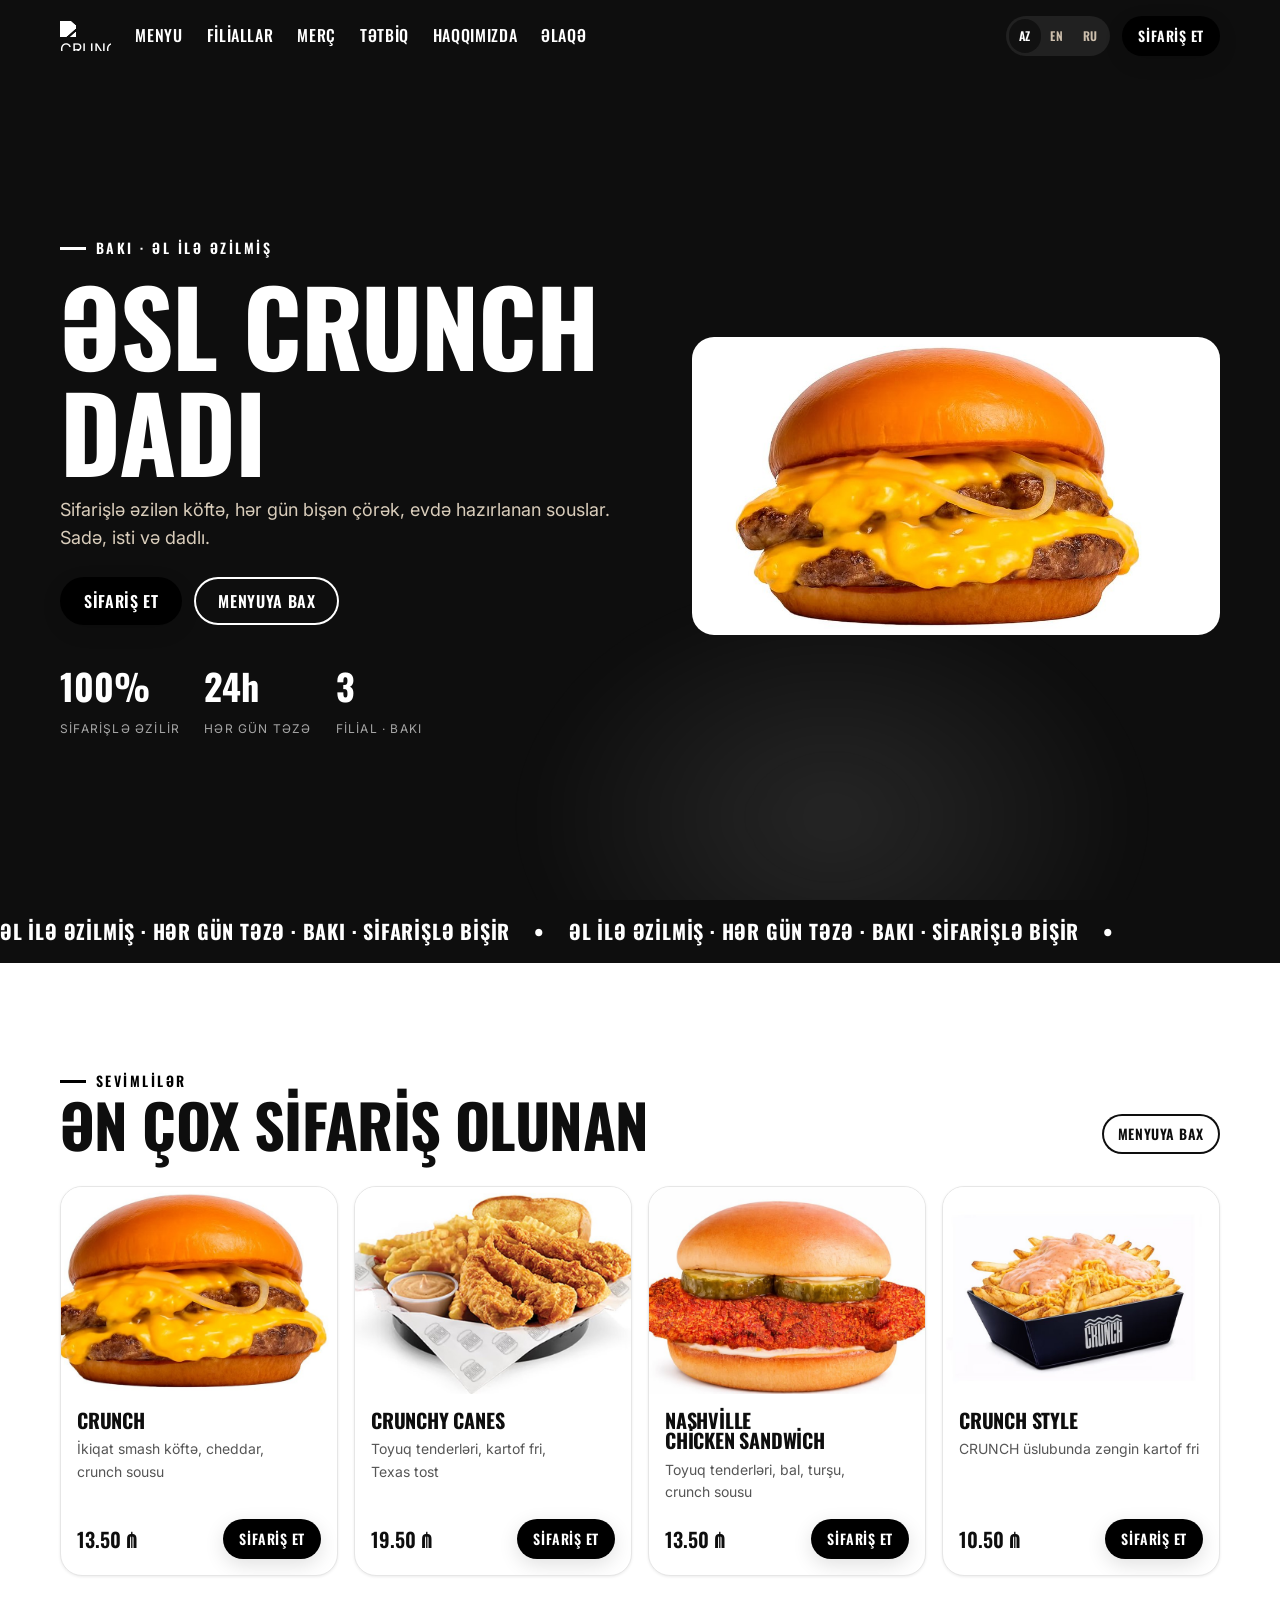
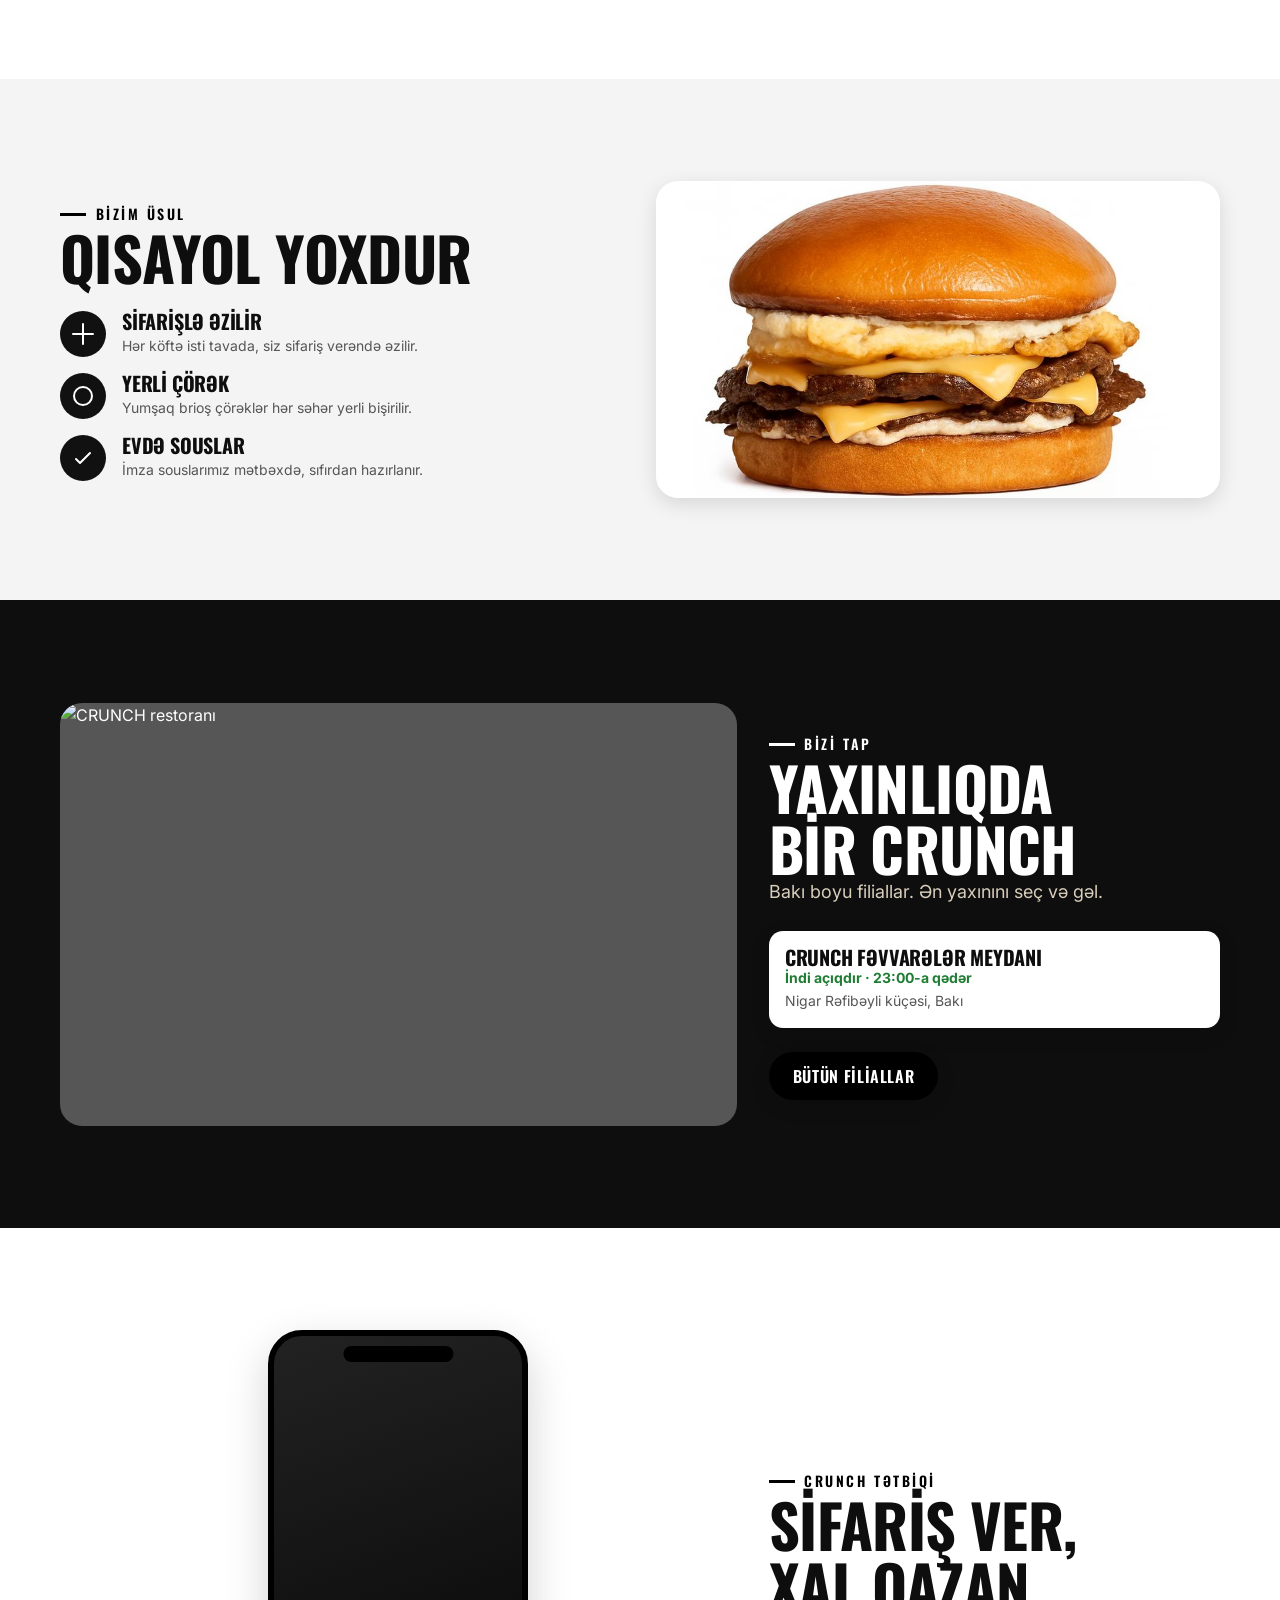
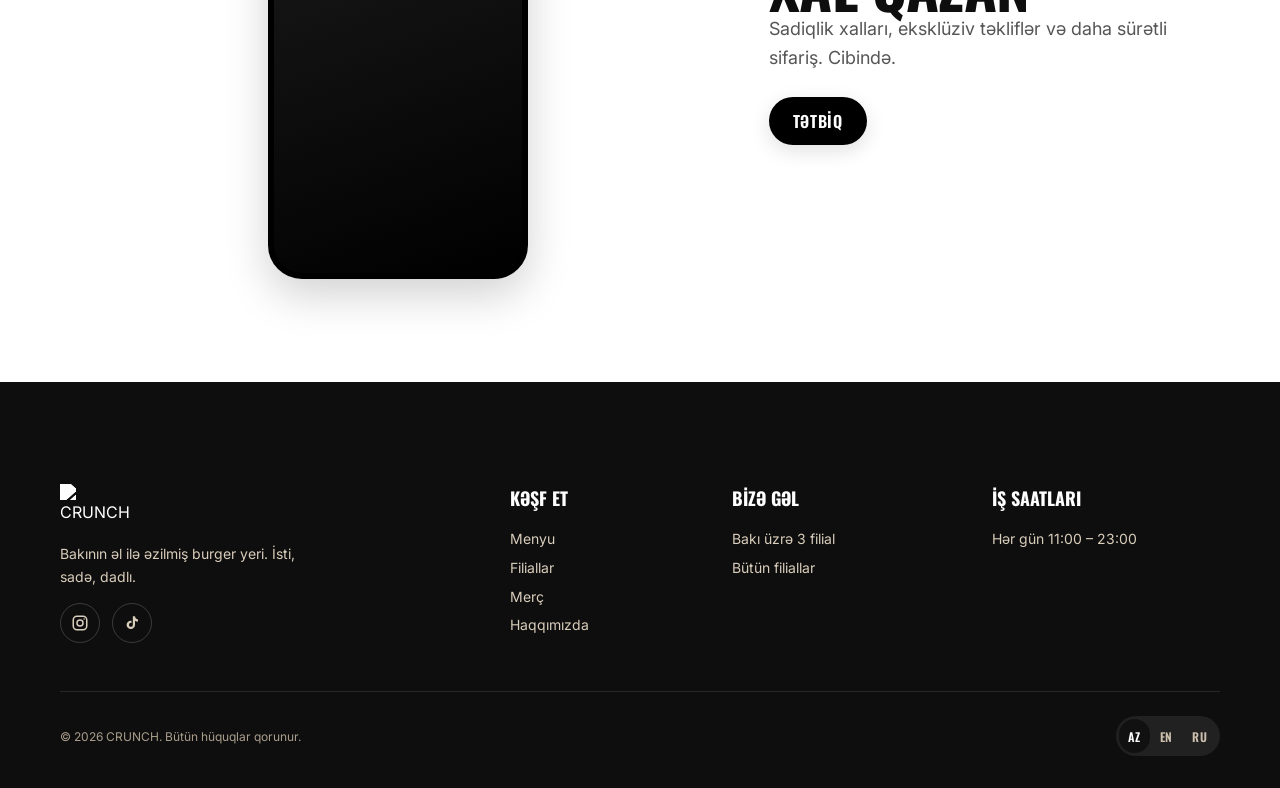
==== commit 7bb38523: "Add motion, fix mobile reveal on the popular carousel and the footer address Cards zoom and lift on " ====
--- a/index.html
+++ b/index.html
@@ -107,7 +107,7 @@
         <a class="btn btn--ghost btn--sm" href="menu.html"><span data-i18n="cta.viewMenu">Menyuya bax</span></a>
       </div>
       <div class="product-grid scroll">
-        <article class="card reveal" style="position:relative">
+        <article class="card" style="position:relative">
           <div class="media"><img src="assets/img/menu/crunch.jpg" alt="Crunch double smash burger" loading="lazy"></div>
           <div class="body">
             <h3>Crunch</h3>
@@ -115,7 +115,7 @@
             <div class="row"><span class="price">13.50 ₼</span><a class="btn btn--flame btn--sm stretch" href="https://wolt.com/az/aze/baku/restaurant/crunch-burger" target="_blank" rel="noopener"><span data-i18n="cta.order">Sifariş et</span></a></div>
           </div>
         </article>
-        <article class="card reveal" style="position:relative">
+        <article class="card" style="position:relative">
           <div class="media"><img src="assets/img/menu/crunchy-canes.jpg" alt="Crunchy Canes" loading="lazy"></div>
           <div class="body">
             <h3>Crunchy Canes</h3>
@@ -123,7 +123,7 @@
             <div class="row"><span class="price">19.50 ₼</span><a class="btn btn--flame btn--sm stretch" href="https://wolt.com/az/aze/baku/restaurant/crunch-burger" target="_blank" rel="noopener"><span data-i18n="cta.order">Sifariş et</span></a></div>
           </div>
         </article>
-        <article class="card reveal" style="position:relative">
+        <article class="card" style="position:relative">
           <div class="media"><img src="assets/img/menu/nashville-chicken-sandwich.jpg" alt="Nashville chicken sandwich" loading="lazy"></div>
           <div class="body">
             <h3>Nashville Chicken Sandwich</h3>
@@ -131,7 +131,7 @@
             <div class="row"><span class="price">13.50 ₼</span><a class="btn btn--flame btn--sm stretch" href="https://wolt.com/az/aze/baku/restaurant/crunch-burger" target="_blank" rel="noopener"><span data-i18n="cta.order">Sifariş et</span></a></div>
           </div>
         </article>
-        <article class="card reveal" style="position:relative">
+        <article class="card" style="position:relative">
           <div class="media"><img src="assets/img/menu/crunch-style.jpg" alt="Crunch Style loaded fries" loading="lazy"></div>
           <div class="body">
             <h3>Crunch Style</h3>
@@ -228,7 +228,7 @@
       </div>
       <div class="footer-col">
         <h4 data-i18n="footer.visit">Bizə gəl</h4>
-        <p data-i18n="footer.address">Dəniz Mall, Bakı, Azərbaycan</p>
+        <p data-i18n="footer.address">Bakı üzrə 3 filial</p>
         <a href="locations.html" data-i18n="cta.allLocations">Bütün filiallar</a>
       </div>
       <div class="footer-col">
--- a/css/base.css
+++ b/css/base.css
@@ -96,3 +96,14 @@
 @media (prefers-reduced-motion: reduce) {
   .reveal { opacity: 1; transform: none; transition: none; }
 }
+
+/* — Interaction feedback (works on touch too) — */
+.btn { transition: transform var(--t-fast) var(--ease-out), background var(--t-fast) var(--ease-out), box-shadow var(--t-fast) var(--ease-out); }
+.btn:active { transform: translateY(1px) scale(.98); }
+a, button { -webkit-tap-highlight-color: transparent; }
+
+@media (prefers-reduced-motion: no-preference) {
+  /* Hero burger drifts gently to add life on load, desktop and mobile alike. */
+  .hero-media img { animation: crunch-float 6s var(--ease-in-out) infinite; }
+  @keyframes crunch-float { 0%, 100% { transform: translateY(0); } 50% { transform: translateY(-8px); } }
+}
--- a/css/components.css
+++ b/css/components.css
@@ -109,8 +109,10 @@
   display: flex; flex-direction: column;
 }
 .card:hover { transform: translateY(-4px); box-shadow: var(--shadow-3); }
+.card:active { transform: translateY(-1px) scale(.995); } /* tap feedback on touch */
 .card .media { aspect-ratio: 4 / 3; background: var(--c-paper); position: relative; overflow: hidden; }
-.card .media img { width: 100%; height: 100%; object-fit: cover; }
+.card .media img { width: 100%; height: 100%; object-fit: cover; transition: transform var(--t-slow) var(--ease-out); }
+.card:hover .media img, .card:focus-within .media img { transform: scale(1.06); }
 .card .body { padding: var(--sp-4); display: flex; flex-direction: column; gap: var(--sp-2); flex: 1; }
 .card h3 { font-size: var(--fs-600); }
 .card .desc { font-size: var(--fs-300); color: var(--c-smoke); }
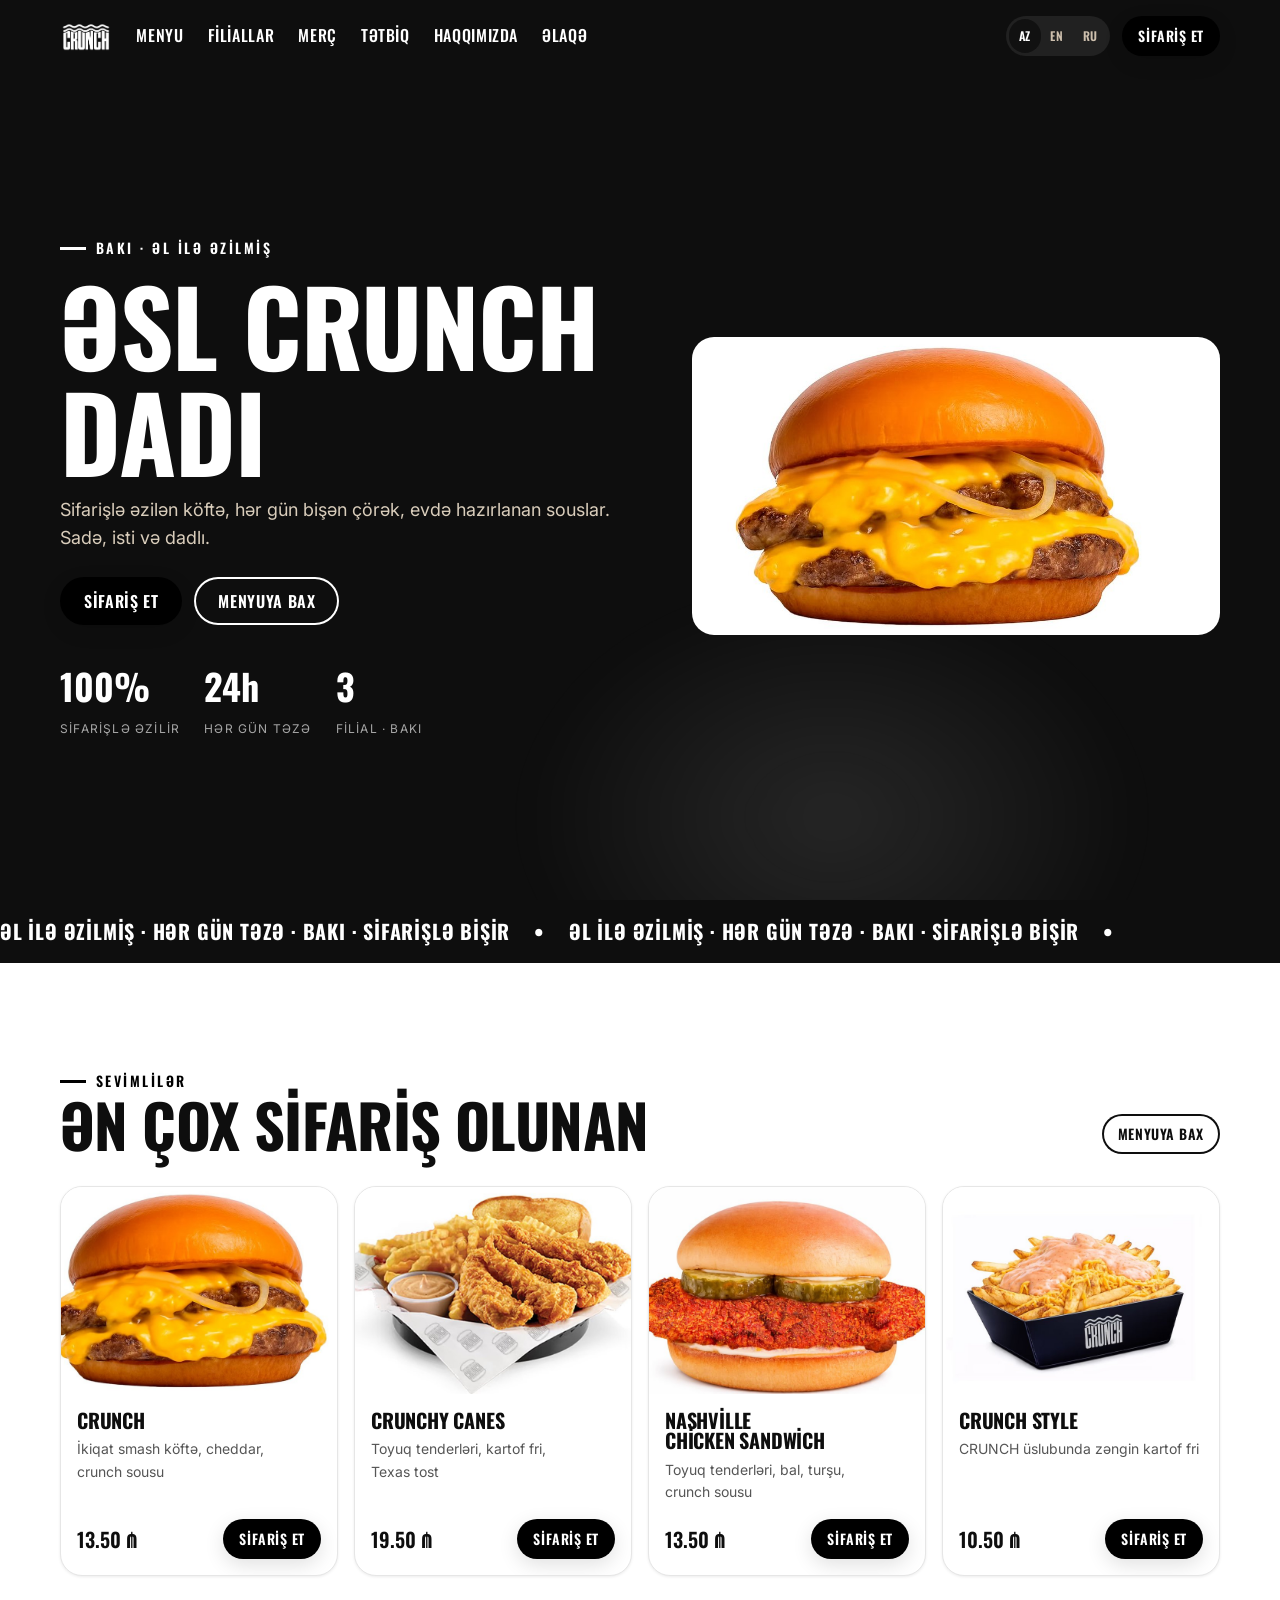
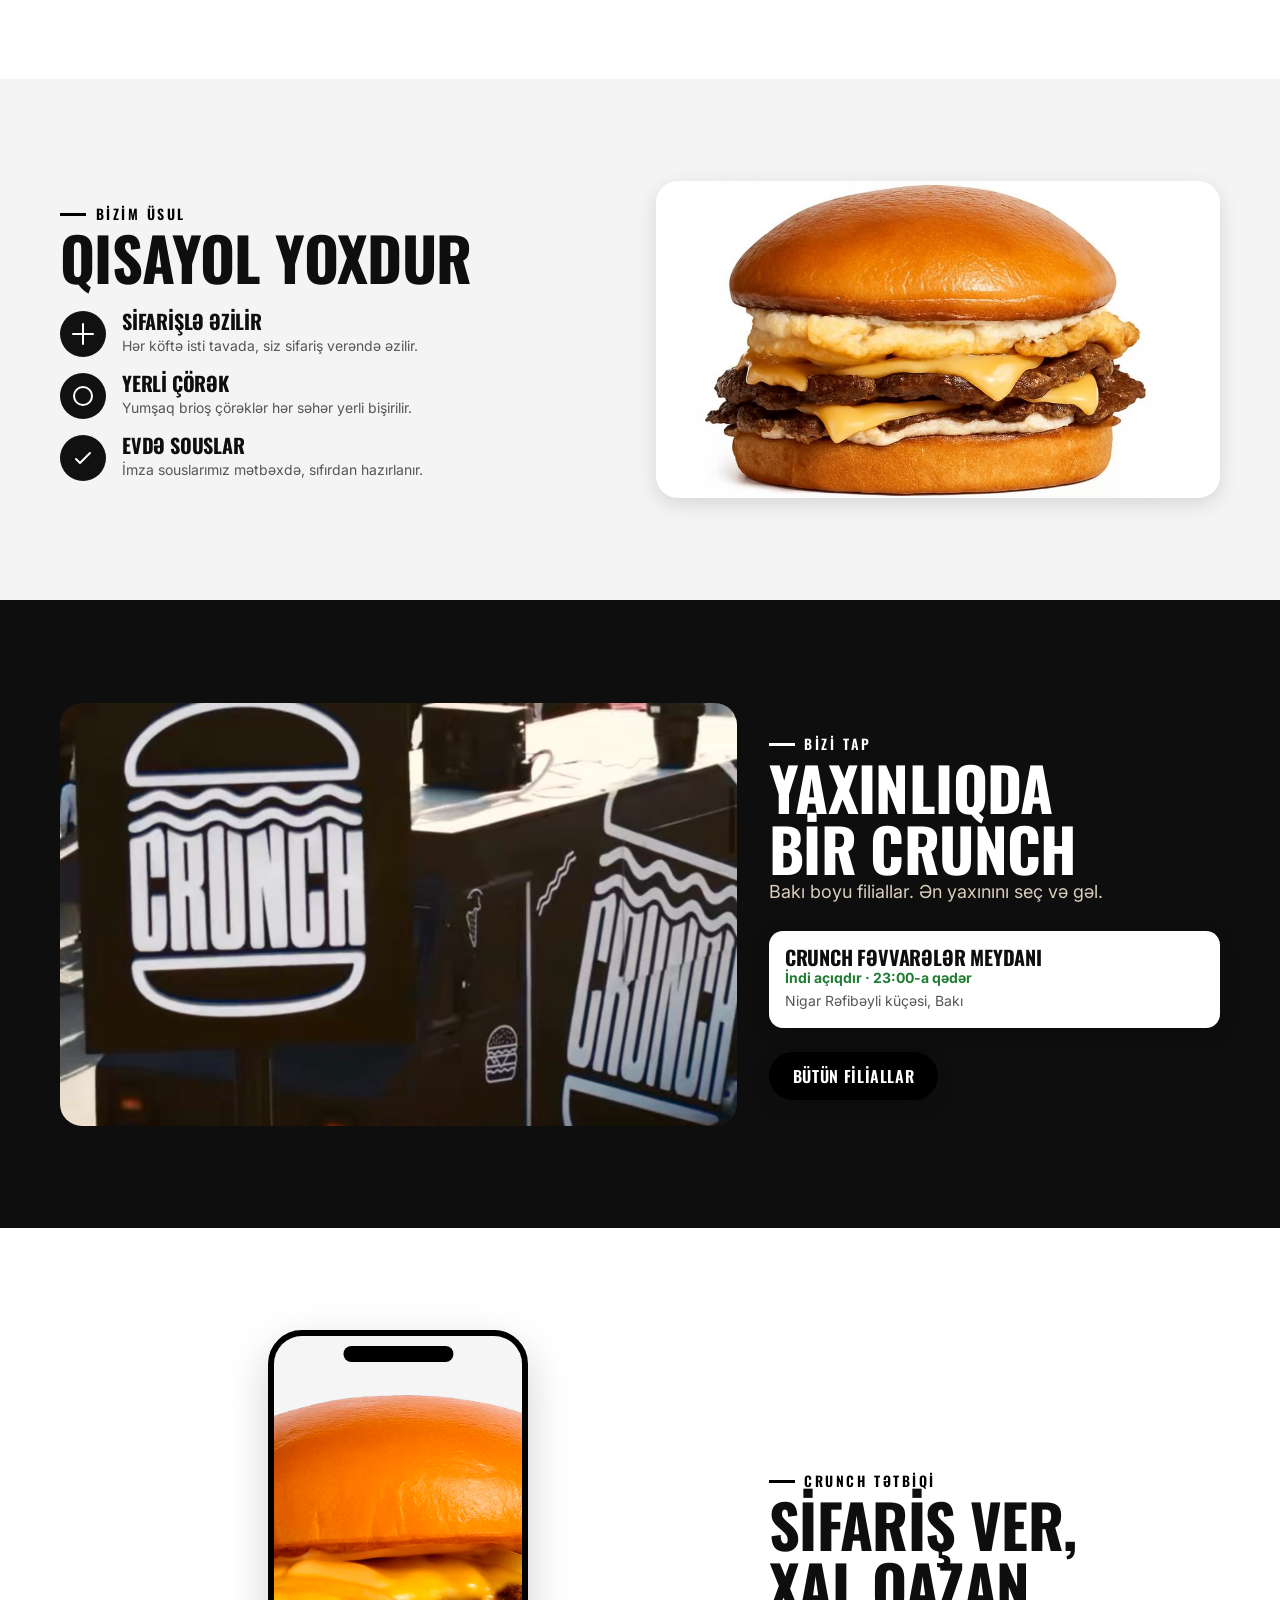
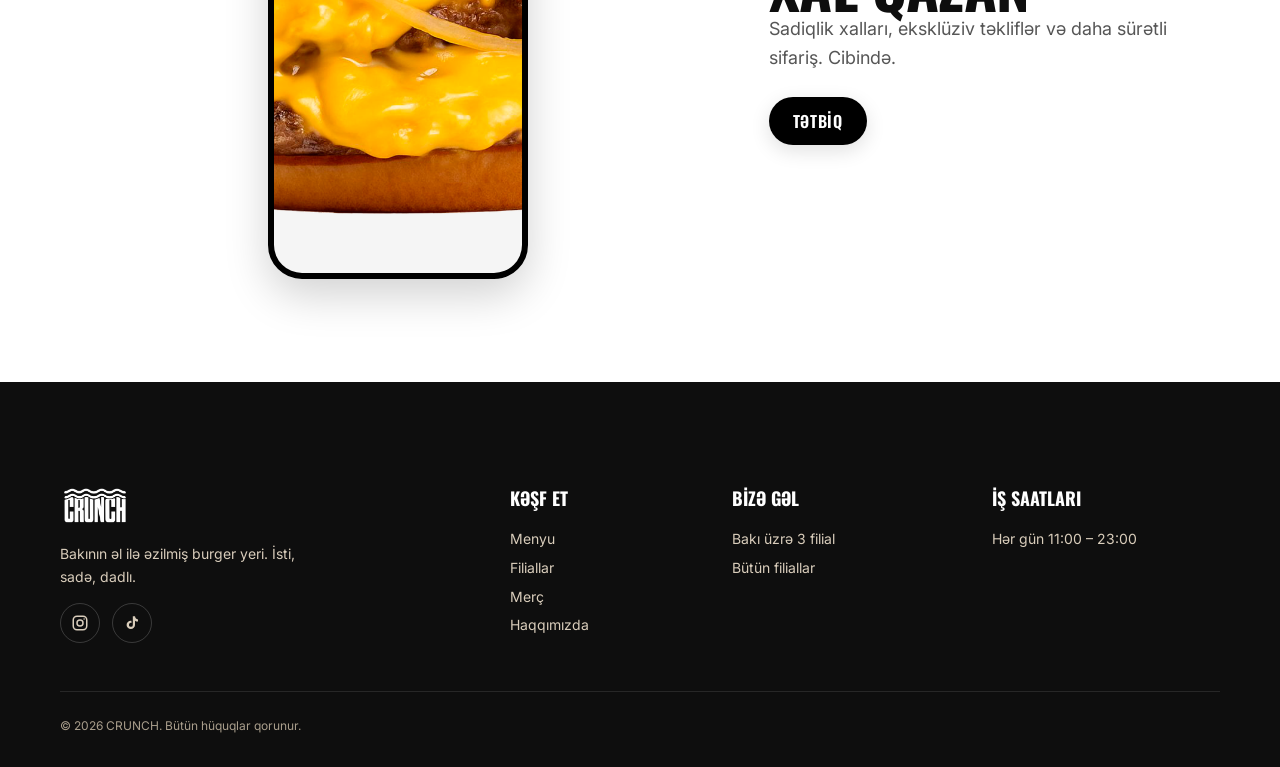
==== commit 48cae9da: "Keep map under the nav drawer, drop footer language switch, center active menu pill Isolate the Leaf" ====
--- a/index.html
+++ b/index.html
@@ -238,11 +238,6 @@
     </div>
     <div class="footer-bottom">
       <span>© 2026 CRUNCH. <span data-i18n="footer.rights">Bütün hüquqlar qorunur.</span></span>
-      <div class="lang-switch" role="radiogroup" aria-label="Language">
-        <button type="button" data-lang="az" role="radio" aria-checked="true">AZ</button>
-        <button type="button" data-lang="en" role="radio" aria-checked="false">EN</button>
-        <button type="button" data-lang="ru" role="radio" aria-checked="false">RU</button>
-      </div>
     </div>
   </div>
 </footer>
--- a/css/components.css
+++ b/css/components.css
@@ -25,7 +25,7 @@
 
 /* — Header — */
 .site-header {
-  position: sticky; top: 0; z-index: 100;
+  position: sticky; top: 0; z-index: 140; /* above the drawer (130) so the toggle stays on top */
   background: var(--c-char); color: var(--c-cream);
   transition: box-shadow var(--t-med) var(--ease-out);
 }
@@ -66,11 +66,15 @@
 
 /* — Hamburger — */
 .nav-toggle {
-  display: inline-flex; align-items: center; justify-content: center;
+  position: relative; display: inline-flex; align-items: center; justify-content: center;
   width: 44px; height: 44px; border-radius: var(--r-sm); color: var(--c-cream);
 }
-.nav-toggle svg { width: 26px; height: 26px; }
-.nav-toggle .icon-close { display: none; }
+/* Stack the two icons and cross-fade/rotate between them on toggle. */
+.nav-toggle svg { position: absolute; width: 26px; height: 26px; transition: opacity var(--t-fast) var(--ease-out), transform var(--t-med) var(--ease-out); }
+.nav-toggle .icon-open { opacity: 1; transform: rotate(0) scale(1); }
+.nav-toggle .icon-close { opacity: 0; transform: rotate(-90deg) scale(.6); }
+.nav-toggle[aria-expanded="true"] .icon-open { opacity: 0; transform: rotate(90deg) scale(.6); }
+.nav-toggle[aria-expanded="true"] .icon-close { opacity: 1; transform: rotate(0) scale(1); }
 
 /* — Drawer — */
 .drawer {
--- a/css/pages.css
+++ b/css/pages.css
@@ -149,6 +149,9 @@
 body[data-page="locations"] .map-embed {
   position: relative; aspect-ratio: 4 / 3; border-radius: var(--r-lg);
   overflow: hidden; box-shadow: var(--shadow-2); background: var(--c-paper);
+  /* Contain Leaflet's high internal z-indexes so the map can't sit above the
+     mobile nav drawer/scrim. */
+  z-index: 0; isolation: isolate;
 }
 body[data-page="locations"] .map-embed iframe,
 body[data-page="locations"] .map-embed .leaflet-container { width: 100%; height: 100%; border: 0; display: block; background: var(--c-paper); }
